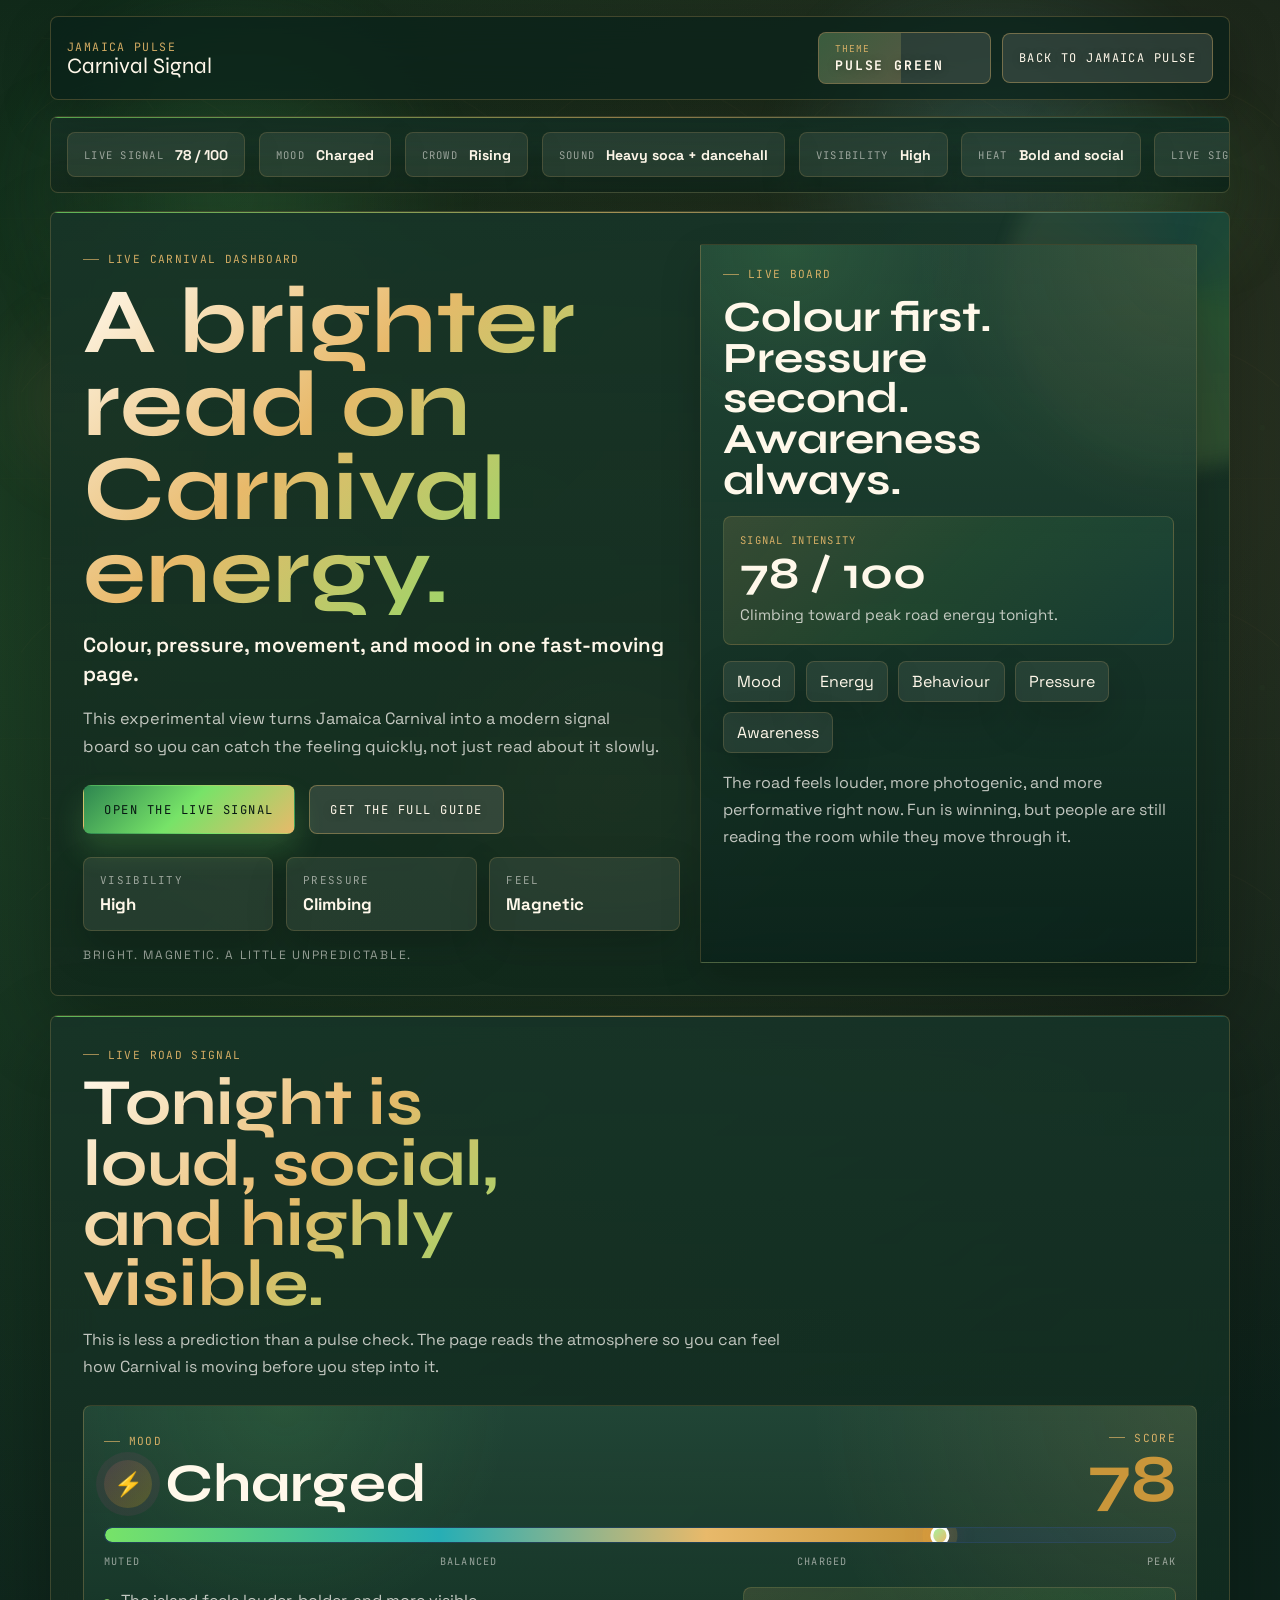
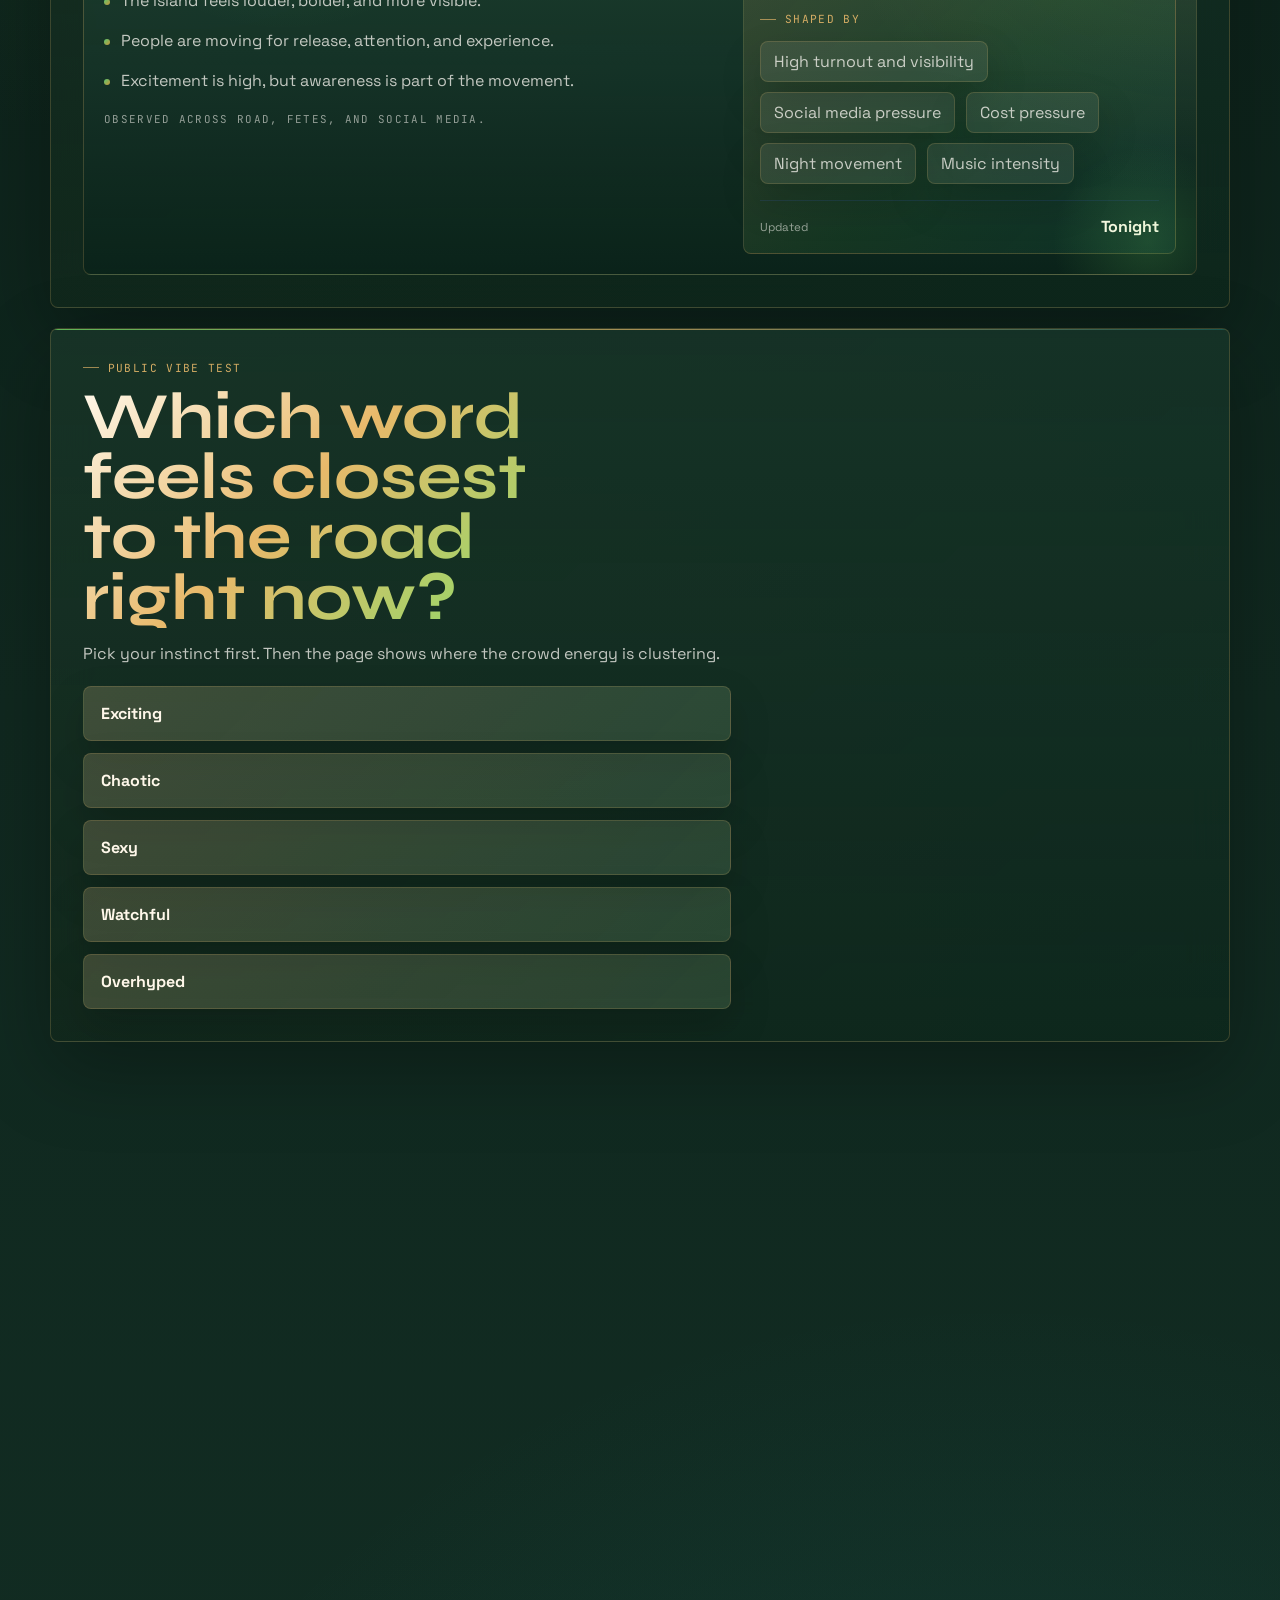
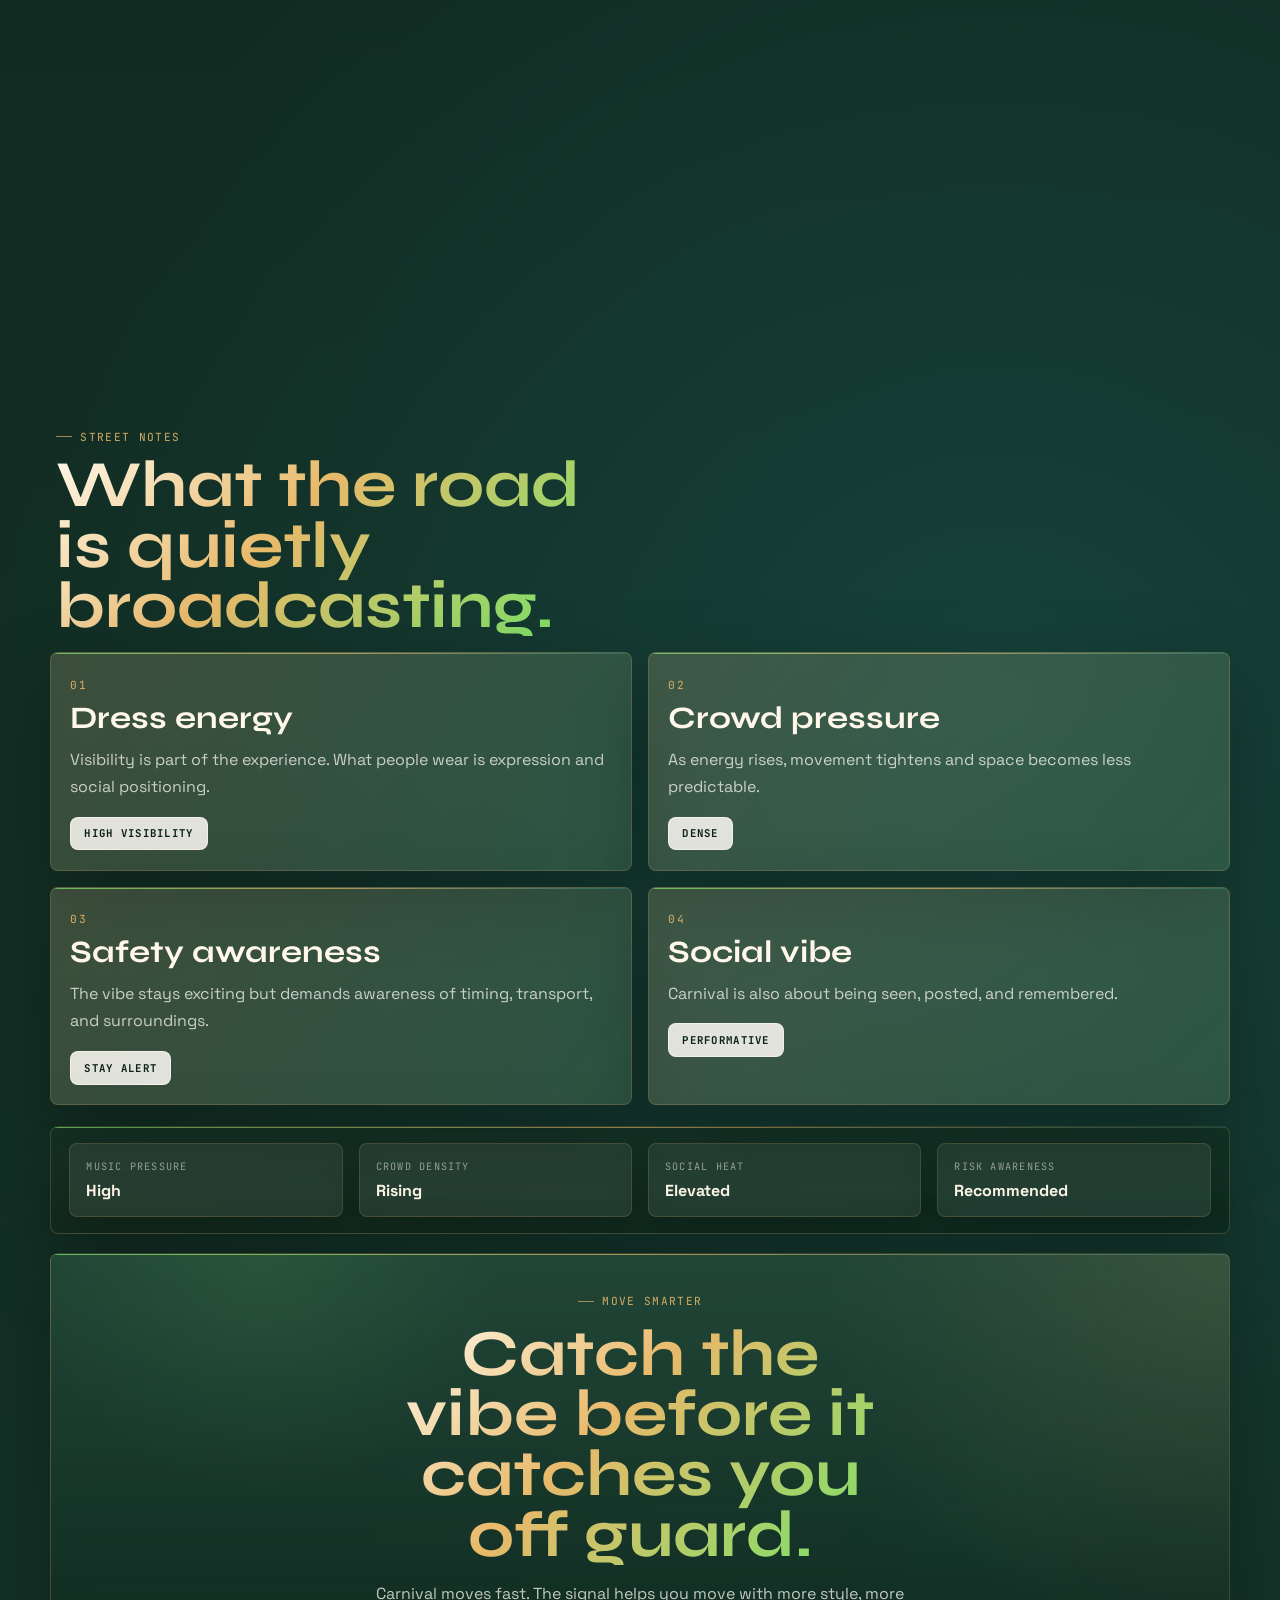
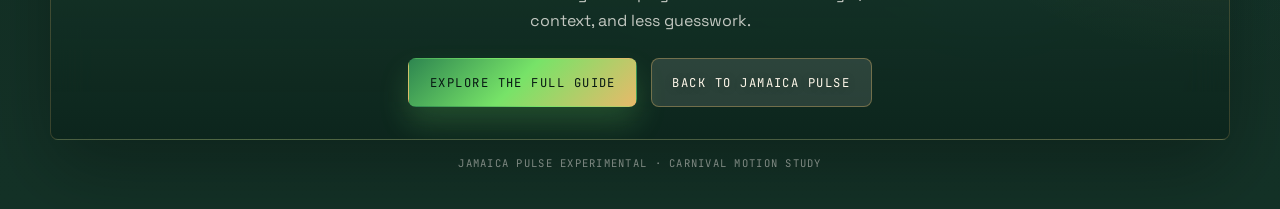
==== carnival-signal.html @ 6c029f32 "Add Carnival Signal live experience" ====
<!DOCTYPE html>
<html lang="en">
<head>
  <meta charset="UTF-8">
  <meta name="viewport" content="width=device-width, initial-scale=1">
  <title>Carnival Signal | Jamaica Pulse Experimental</title>
  <meta name="description" content="Carnival Signal is a vibrant Jamaica Pulse experimental page that reads the mood, movement, pressure, and awareness around Jamaica Carnival right now.">
  <meta name="theme-color" content="#143227">
  <link rel="preconnect" href="https://fonts.googleapis.com">
  <link rel="preconnect" href="https://fonts.gstatic.com" crossorigin>
  <link href="https://fonts.googleapis.com/css2?family=JetBrains+Mono:wght@500;700&family=Space+Grotesk:wght@400;500;700&family=Syne:wght@500;700;800&display=swap" rel="stylesheet">
  <link rel="stylesheet" href="carnival-signal.css">
  <script src="carnival-signal.js" defer></script>
</head>
<body data-theme="pulse">
  <div class="page-shell">
    <div class="ambient ambient-one" aria-hidden="true"></div>
    <div class="ambient ambient-two" aria-hidden="true"></div>
    <div class="ambient ambient-three" aria-hidden="true"></div>

    <header class="topbar">
      <a class="brand-lockup" href="index.html#jamaica-pulse" aria-label="Back to Jamaica Pulse">
        <span class="brand-kicker">Jamaica Pulse</span>
        <span class="brand-title">Carnival Signal</span>
      </a>
      <div class="topbar-actions">
        <button class="theme-toggle" id="theme-toggle" type="button" aria-pressed="true">
          <span class="theme-toggle-kicker">Theme</span>
          <span class="theme-toggle-label">Pulse green</span>
        </button>
        <a class="home-link" href="index.html#jamaica-pulse">Back to Jamaica Pulse</a>
      </div>
    </header>

    <section class="energy-ribbon reveal is-visible" aria-label="Live carnival indicators">
      <div class="ribbon-track">
        <span class="ribbon-chip">Live signal <strong>78 / 100</strong></span>
        <span class="ribbon-chip">Mood <strong>Charged</strong></span>
        <span class="ribbon-chip">Crowd <strong>Rising</strong></span>
        <span class="ribbon-chip">Sound <strong>Heavy soca + dancehall</strong></span>
        <span class="ribbon-chip">Visibility <strong>High</strong></span>
        <span class="ribbon-chip">Heat <strong>Bold and social</strong></span>
        <span class="ribbon-chip">Live signal <strong>78 / 100</strong></span>
        <span class="ribbon-chip">Mood <strong>Charged</strong></span>
        <span class="ribbon-chip">Crowd <strong>Rising</strong></span>
        <span class="ribbon-chip">Sound <strong>Heavy soca + dancehall</strong></span>
        <span class="ribbon-chip">Visibility <strong>High</strong></span>
        <span class="ribbon-chip">Heat <strong>Bold and social</strong></span>
      </div>
    </section>

    <main class="page-content">
      <section class="hero section-panel reveal is-visible" aria-labelledby="page-title">
        <div class="hero-copy">
          <p class="eyebrow">Live carnival dashboard</p>
          <h1 id="page-title">A brighter read on Carnival energy.</h1>
          <p class="hero-subheadline">Colour, pressure, movement, and mood in one fast-moving page.</p>
          <p class="hero-support">This experimental view turns Jamaica Carnival into a modern signal board so you can catch the feeling quickly, not just read about it slowly.</p>

          <div class="hero-actions">
            <a class="button button-primary" href="#featured-signal">Open the live signal</a>
            <a class="button button-secondary" href="index.html#buy">Get the full guide</a>
          </div>

          <div class="hero-stat-row" aria-label="Quick carnival stats">
            <article class="hero-stat">
              <span>Visibility</span>
              <strong>High</strong>
            </article>
            <article class="hero-stat">
              <span>Pressure</span>
              <strong>Climbing</strong>
            </article>
            <article class="hero-stat">
              <span>Feel</span>
              <strong>Magnetic</strong>
            </article>
          </div>

          <p class="hero-footnote">Bright. Magnetic. A little unpredictable.</p>
        </div>

        <aside class="hero-note" aria-label="Live signal note">
          <span class="mini-tag">Live board</span>
          <p class="hero-quote">Colour first. Pressure second. Awareness always.</p>

          <div class="hero-beacon" aria-label="Signal intensity">
            <span class="beacon-label">Signal intensity</span>
            <strong>78 / 100</strong>
            <p>Climbing toward peak road energy tonight.</p>
          </div>

          <div class="aspect-list" aria-label="Signal dimensions">
            <span class="aspect-chip">Mood</span>
            <span class="aspect-chip">Energy</span>
            <span class="aspect-chip">Behaviour</span>
            <span class="aspect-chip">Pressure</span>
            <span class="aspect-chip">Awareness</span>
          </div>
          <p class="hero-note-copy">The road feels louder, more photogenic, and more performative right now. Fun is winning, but people are still reading the room while they move through it.</p>
        </aside>
      </section>

      <section class="featured-section section-panel reveal" id="featured-signal" aria-labelledby="featured-title">
        <div class="section-copy">
          <span class="section-tag">Live road signal</span>
          <h2 id="featured-title">Tonight is loud, social, and highly visible.</h2>
          <p>This is less a prediction than a pulse check. The page reads the atmosphere so you can feel how Carnival is moving before you step into it.</p>
        </div>

        <div class="signal-card">
          <div class="signal-top">
            <div>
              <span class="signal-label">Mood</span>
              <div class="signal-lockup">
                <span class="signal-emoji" aria-hidden="true">&#9889;</span>
                <strong>Charged</strong>
              </div>
            </div>

            <div class="signal-score-block">
              <span class="signal-label">Score</span>
              <strong class="signal-score">78</strong>
            </div>
          </div>

          <div class="signal-meter" data-meter="78" aria-label="Carnival signal meter">
            <div class="meter-track" role="img" aria-label="Signal level 78 out of 100">
              <span class="meter-fill" aria-hidden="true"></span>
              <span class="meter-marker" aria-hidden="true"></span>
            </div>
            <div class="meter-labels" aria-hidden="true">
              <span>Muted</span>
              <span>Balanced</span>
              <span>Charged</span>
              <span>Peak</span>
            </div>
          </div>

          <div class="signal-layout">
            <div class="signal-story">
              <ul class="interpretation-list" aria-label="Signal interpretation">
                <li>The island feels louder, bolder, and more visible.</li>
                <li>People are moving for release, attention, and experience.</li>
                <li>Excitement is high, but awareness is part of the movement.</li>
              </ul>
              <p class="credibility">Observed across road, fetes, and social media.</p>
            </div>

            <aside class="signal-meta">
              <div>
                <span class="signal-label">Shaped by</span>
                <ul class="chip-list" aria-label="Signal drivers">
                  <li>High turnout and visibility</li>
                  <li>Social media pressure</li>
                  <li>Cost pressure</li>
                  <li>Night movement</li>
                  <li>Music intensity</li>
                </ul>
              </div>

              <div class="updated-row">
                <span>Updated</span>
                <strong>Tonight</strong>
              </div>
            </aside>
          </div>
        </div>
      </section>

      <section class="vibe-section section-panel reveal" aria-labelledby="vibe-title">
        <div class="vibe-layout">
          <div class="vibe-copy">
            <span class="section-tag">Public vibe test</span>
            <h2 id="vibe-title">Which word feels closest to the road right now?</h2>
            <p>Pick your instinct first. Then the page shows where the crowd energy is clustering.</p>

            <div class="option-grid" role="group" aria-label="Public vibe options">
              <button class="vibe-option" type="button" data-option="Exciting" aria-pressed="false">Exciting</button>
              <button class="vibe-option" type="button" data-option="Chaotic" aria-pressed="false">Chaotic</button>
              <button class="vibe-option" type="button" data-option="Sexy" aria-pressed="false">Sexy</button>
              <button class="vibe-option" type="button" data-option="Watchful" aria-pressed="false">Watchful</button>
              <button class="vibe-option" type="button" data-option="Overhyped" aria-pressed="false">Overhyped</button>
            </div>
          </div>

          <div class="results-panel" id="vibe-results" hidden aria-live="polite">
            <div class="results-head">
              <div>
                <span class="mini-tag">Crowd read</span>
                <p class="selected-read">Your pick: <strong id="selected-vibe">Exciting</strong></p>
              </div>
              <div class="heat-pill">
                <span>Heat level</span>
                <strong id="vibe-heat">Hot</strong>
              </div>
            </div>

            <div class="result-list" aria-label="Public vibe results">
              <div class="result-row">
                <div class="result-meta">
                  <span>Exciting</span>
                  <strong class="result-value">34%</strong>
                </div>
                <div class="result-bar">
                  <span class="result-bar-fill" data-value="34" aria-hidden="true"></span>
                </div>
              </div>

              <div class="result-row">
                <div class="result-meta">
                  <span>Chaotic</span>
                  <strong class="result-value">18%</strong>
                </div>
                <div class="result-bar">
                  <span class="result-bar-fill" data-value="18" aria-hidden="true"></span>
                </div>
              </div>

              <div class="result-row">
                <div class="result-meta">
                  <span>Sexy</span>
                  <strong class="result-value">22%</strong>
                </div>
                <div class="result-bar">
                  <span class="result-bar-fill" data-value="22" aria-hidden="true"></span>
                </div>
              </div>

              <div class="result-row">
                <div class="result-meta">
                  <span>Watchful</span>
                  <strong class="result-value">17%</strong>
                </div>
                <div class="result-bar">
                  <span class="result-bar-fill" data-value="17" aria-hidden="true"></span>
                </div>
              </div>

              <div class="result-row">
                <div class="result-meta">
                  <span>Overhyped</span>
                  <strong class="result-value">9%</strong>
                </div>
                <div class="result-bar">
                  <span class="result-bar-fill" data-value="9" aria-hidden="true"></span>
                </div>
              </div>
            </div>

            <p class="results-insight" id="vibe-insight">The crowd is leaning toward energy over calm.</p>
          </div>
        </div>
      </section>

      <section class="sound-section section-panel reveal" aria-labelledby="sound-title">
        <div class="section-copy">
          <span class="section-tag">Sound pressure</span>
          <h2 id="sound-title">What the road is moving to right now</h2>
          <p>Carnival energy is being pushed by soca and dancehall. This is not about playlist depth. It is about which songs are driving movement, memory, visibility, and crowd reaction.</p>
          <p class="sound-note">Not a playlist. A cultural signal.</p>
        </div>

        <div class="sound-grid">
          <article class="sound-card">
            <div class="sound-card-head">
              <span class="sound-index">01</span>
              <a class="sound-link" href="https://open.spotify.com/search/Different%20Machel%20Montano" target="_blank" rel="noopener noreferrer">Open in Spotify</a>
            </div>
            <h3>Different</h3>
            <p class="sound-artist">Machel Montano</p>
            <p class="sound-insight">High energy anthem driving movement and crowd release</p>
          </article>

          <article class="sound-card">
            <div class="sound-card-head">
              <span class="sound-index">02</span>
              <a class="sound-link" href="https://open.spotify.com/search/Famalay" target="_blank" rel="noopener noreferrer">Open in Spotify</a>
            </div>
            <h3>Famalay</h3>
            <p class="sound-artist">Skinny Fabulous, Machel Montano, Bunji Garlin</p>
            <p class="sound-insight">Strong recall and crowd reaction across fetes and road</p>
          </article>

          <article class="sound-card">
            <div class="sound-card-head">
              <span class="sound-index">03</span>
              <a class="sound-link" href="https://open.spotify.com/search/Shake%20It%20To%20The%20Max" target="_blank" rel="noopener noreferrer">Open in Spotify</a>
            </div>
            <h3>Shake It to the Max</h3>
            <p class="sound-artist">Moliy</p>
            <p class="sound-insight">Blends global and Caribbean energy, very shareable</p>
          </article>

          <article class="sound-card">
            <div class="sound-card-head">
              <span class="sound-index">04</span>
              <a class="sound-link" href="https://open.spotify.com/search/Party%20Nice%20Kes" target="_blank" rel="noopener noreferrer">Open in Spotify</a>
            </div>
            <h3>Party Nice</h3>
            <p class="sound-artist">Kes</p>
            <p class="sound-insight">Smooth but high energy, keeps the vibe lifted</p>
          </article>

          <article class="sound-card sound-card-wide">
            <div class="sound-card-head">
              <span class="sound-index">05</span>
              <a class="sound-link" href="https://open.spotify.com/search/Talibans%20II" target="_blank" rel="noopener noreferrer">Open in Spotify</a>
            </div>
            <h3>Talibans II</h3>
            <p class="sound-artist">Byron Messia</p>
            <p class="sound-insight">Dancehall adds local identity to Carnival energy</p>
          </article>
        </div>
      </section>

      <section class="street-section reveal" aria-labelledby="street-title">
        <div class="section-copy section-copy-inline">
          <span class="section-tag">Street notes</span>
          <h2 id="street-title">What the road is quietly broadcasting.</h2>
        </div>

        <div class="notes-grid">
          <article class="note-card">
            <span class="note-index">01</span>
            <h3>Dress energy</h3>
            <p>Visibility is part of the experience. What people wear is expression and social positioning.</p>
            <span class="note-pill">High visibility</span>
          </article>

          <article class="note-card">
            <span class="note-index">02</span>
            <h3>Crowd pressure</h3>
            <p>As energy rises, movement tightens and space becomes less predictable.</p>
            <span class="note-pill">Dense</span>
          </article>

          <article class="note-card">
            <span class="note-index">03</span>
            <h3>Safety awareness</h3>
            <p>The vibe stays exciting but demands awareness of timing, transport, and surroundings.</p>
            <span class="note-pill">Stay alert</span>
          </article>

          <article class="note-card">
            <span class="note-index">04</span>
            <h3>Social vibe</h3>
            <p>Carnival is also about being seen, posted, and remembered.</p>
            <span class="note-pill">Performative</span>
          </article>
        </div>
      </section>

      <section class="mini-strip section-panel reveal" aria-label="Mini signal strip">
        <div class="strip-list">
          <article class="strip-item">
            <span>Music pressure</span>
            <strong>High</strong>
          </article>
          <article class="strip-item">
            <span>Crowd density</span>
            <strong>Rising</strong>
          </article>
          <article class="strip-item">
            <span>Social heat</span>
            <strong>Elevated</strong>
          </article>
          <article class="strip-item">
            <span>Risk awareness</span>
            <strong>Recommended</strong>
          </article>
        </div>
      </section>

      <section class="closing-panel section-panel reveal" aria-labelledby="closing-title">
        <span class="section-tag">Move smarter</span>
        <h2 id="closing-title">Catch the vibe before it catches you off guard.</h2>
        <p>Carnival moves fast. The signal helps you move with more style, more context, and less guesswork.</p>
        <div class="closing-actions">
          <a class="button button-primary" href="index.html#buy">Explore the full guide</a>
          <a class="button button-secondary" href="index.html#jamaica-pulse">Back to Jamaica Pulse</a>
        </div>
      </section>
    </main>

    <footer class="site-footer">
      <p>Jamaica Pulse Experimental · Carnival Motion Study</p>
    </footer>
  </div>
</body>
</html>
---- carnival-signal.css ----
:root {
  --home-green: #143227;
  --home-green-mid: #234838;
  --home-forest: #0a221a;
  --home-gold: #c9963a;
  --home-gold-light: #e8b96a;
  --home-cream: #faf7f2;
  --bg: #fff6ef;
  --bg-soft: #fffdf9;
  --ink: #1c1447;
  --ink-soft: rgba(28, 20, 71, 0.72);
  --ink-faint: rgba(28, 20, 71, 0.5);
  --surface: rgba(255, 255, 255, 0.62);
  --surface-strong: rgba(255, 255, 255, 0.78);
  --line: rgba(98, 77, 180, 0.14);
  --line-strong: rgba(98, 77, 180, 0.24);
  --orange: #ff6f3c;
  --mango: #ffb224;
  --pink: #ff4fa2;
  --aqua: #37d8ff;
  --blue: #4767ff;
  --lime: #d7ff5c;
  --accent-line: rgba(71, 103, 255, 0.18);
  --accent-text: rgba(71, 103, 255, 0.82);
  --heading-gradient: linear-gradient(135deg, #16113c 0%, #3d2e8b 34%, #ff4fa2 72%, #ff7d2d 100%);
  --meter-gradient: linear-gradient(90deg, var(--aqua), var(--blue) 38%, var(--pink) 72%, var(--orange));
  --button-gradient: linear-gradient(135deg, var(--pink), var(--orange) 48%, var(--mango));
  --page-background:
    radial-gradient(circle at 12% 14%, rgba(255, 79, 162, 0.24), transparent 24%),
    radial-gradient(circle at 84% 10%, rgba(55, 216, 255, 0.28), transparent 22%),
    radial-gradient(circle at 82% 76%, rgba(255, 178, 36, 0.24), transparent 24%),
    linear-gradient(180deg, #fff4eb 0%, #fffaf4 48%, #fff7fb 100%);
  --shadow: 0 28px 80px rgba(85, 42, 160, 0.16);
  --shadow-soft: 0 18px 40px rgba(85, 42, 160, 0.12);
  --radius-xl: 8px;
  --radius-lg: 8px;
  --radius-md: 8px;
  --radius-pill: 8px;
  --ease: cubic-bezier(.22, .9, .24, 1);
}

body[data-theme="pulse"] {
  --bg: #071812;
  --bg-soft: #10281f;
  --ink: #fff8ea;
  --ink-soft: rgba(250, 247, 242, 0.76);
  --ink-faint: rgba(250, 247, 242, 0.56);
  --surface: rgba(20, 50, 39, 0.72);
  --surface-strong: rgba(35, 72, 56, 0.84);
  --line: rgba(232, 185, 106, 0.18);
  --line-strong: rgba(232, 185, 106, 0.3);
  --orange: var(--home-gold);
  --mango: var(--home-gold-light);
  --pink: #58c76e;
  --aqua: #7bf0ee;
  --blue: #26aeb5;
  --lime: #a8f19d;
  --accent-line: rgba(232, 185, 106, 0.22);
  --accent-text: rgba(232, 185, 106, 0.9);
  --heading-gradient: linear-gradient(135deg, #fff8ea 0%, var(--home-gold-light) 42%, #77e368 100%);
  --meter-gradient: linear-gradient(90deg, #77e368, #26aeb5 40%, var(--home-gold-light) 72%, var(--home-gold));
  --button-gradient: linear-gradient(135deg, #2e8650, #77e368 48%, var(--home-gold-light));
  --page-background:
    radial-gradient(circle at 10% 12%, rgba(119, 227, 104, 0.18), transparent 25%),
    radial-gradient(circle at 84% 8%, rgba(232, 185, 106, 0.16), transparent 22%),
    radial-gradient(circle at 78% 78%, rgba(38, 174, 181, 0.16), transparent 25%),
    linear-gradient(180deg, #071812 0%, #10281f 46%, #143227 100%);
  --shadow: 0 28px 80px rgba(0, 0, 0, 0.28);
  --shadow-soft: 0 18px 40px rgba(0, 0, 0, 0.18);
}

* {
  box-sizing: border-box;
  margin: 0;
  padding: 0;
}

html {
  min-height: 100%;
  background: #071812;
  scroll-behavior: smooth;
}

body {
  min-height: 100vh;
  min-height: 100svh;
  background: var(--page-background);
  color: var(--ink);
  font-family: "Space Grotesk", sans-serif;
  overflow-x: hidden;
  transition: background 0.45s var(--ease), color 0.3s var(--ease);
}

body::before,
body::after {
  content: "";
  position: fixed;
  inset: 0;
  pointer-events: none;
}

body::before {
  background:
    radial-gradient(circle at 18% 22%, color-mix(in srgb, var(--pink) 28%, transparent), transparent 18%),
    radial-gradient(circle at 78% 18%, color-mix(in srgb, var(--aqua) 26%, transparent), transparent 18%),
    radial-gradient(circle at 48% 88%, color-mix(in srgb, var(--mango) 22%, transparent), transparent 18%);
  filter: blur(34px);
  opacity: 0.9;
  animation: hueDrift 16s ease-in-out infinite alternate;
}

body::after {
  opacity: 0.28;
  background-image: url("data:image/svg+xml,%3Csvg viewBox='0 0 220 220' xmlns='http://www.w3.org/2000/svg'%3E%3Cg fill='none' stroke='%234767ff' stroke-opacity='.08' stroke-width='1'%3E%3Cpath d='M18 112c21-31 56-47 96-44 31 2 62 15 88 39'/%3E%3Cpath d='M35 32c38 4 71 25 95 61'/%3E%3Cpath d='M0 185h220' opacity='.45'/%3E%3C/g%3E%3Cg fill='%23ff4fa2' fill-opacity='.08'%3E%3Ccircle cx='42' cy='58' r='2.5'/%3E%3Ccircle cx='146' cy='44' r='2.5'/%3E%3Ccircle cx='188' cy='142' r='2.5'/%3E%3C/g%3E%3C/svg%3E");
  background-size: 260px 260px;
}

a {
  color: inherit;
  text-decoration: none;
}

button {
  color: inherit;
  font: inherit;
  background: none;
}

img {
  display: block;
  max-width: 100%;
}

[hidden] {
  display: none !important;
}

.page-shell {
  position: relative;
  z-index: 1;
  width: min(1180px, calc(100% - 1rem));
  margin: 0 auto;
  padding: 1rem 0 2rem;
}

.page-content {
  display: grid;
  gap: 1.2rem;
}

.ambient {
  position: absolute;
  border-radius: 50%;
  filter: blur(28px);
  opacity: 0.72;
  pointer-events: none;
  mix-blend-mode: screen;
}

.ambient-one {
  top: 4rem;
  right: -3rem;
  width: 16rem;
  height: 16rem;
  background: radial-gradient(circle, rgba(255, 79, 162, 0.54), transparent 70%);
  animation: floatBlob 13s ease-in-out infinite;
}

.ambient-two {
  top: 18rem;
  left: -4rem;
  width: 14rem;
  height: 14rem;
  background: radial-gradient(circle, rgba(55, 216, 255, 0.5), transparent 70%);
  animation: floatBlob 17s ease-in-out infinite reverse;
}

.ambient-three {
  bottom: 10rem;
  right: 8%;
  width: 18rem;
  height: 18rem;
  background: radial-gradient(circle, rgba(255, 178, 36, 0.36), transparent 70%);
  animation: floatBlob 15s ease-in-out infinite;
}

.topbar {
  position: sticky;
  top: 1rem;
  z-index: 12;
  display: flex;
  justify-content: space-between;
  align-items: center;
  gap: 1rem;
  margin-bottom: 1rem;
  padding: 0.92rem 1rem;
  border: 1px solid rgba(255, 255, 255, 0.76);
  border-radius: var(--radius-xl);
  background: rgba(255, 255, 255, 0.58);
  backdrop-filter: blur(22px);
  box-shadow: 0 16px 40px rgba(110, 82, 190, 0.12);
}

.topbar-actions {
  display: flex;
  align-items: center;
  gap: 0.7rem;
  flex-wrap: wrap;
  justify-content: flex-end;
}

.brand-lockup,
.home-link,
.theme-toggle,
.button,
.sound-link,
.vibe-option,
.strip-item,
.note-card,
.sound-card {
  transition:
    transform 0.3s var(--ease),
    box-shadow 0.3s var(--ease),
    border-color 0.3s var(--ease),
    background 0.3s var(--ease),
    color 0.3s var(--ease);
}

.brand-lockup {
  display: inline-grid;
  gap: 0.18rem;
}

.brand-kicker,
.home-link,
.theme-toggle,
.button,
.section-tag,
.eyebrow,
.mini-tag,
.signal-label,
.credibility,
.sound-link,
.sound-index,
.note-index,
.note-pill,
.strip-item span,
.site-footer p,
.meter-labels,
.heat-pill span,
.beacon-label,
.ribbon-chip,
.theme-toggle-kicker {
  font-family: "JetBrains Mono", monospace;
  letter-spacing: 0.12em;
  text-transform: uppercase;
}

.brand-kicker {
  font-size: 0.72rem;
  color: rgba(71, 103, 255, 0.72);
}

.brand-title {
  font-family: "Syne", sans-serif;
  font-size: 1.38rem;
  line-height: 0.95;
  letter-spacing: 0;
}

.home-link,
.theme-toggle,
.button {
  display: inline-flex;
  align-items: center;
  justify-content: center;
  min-height: 3.1rem;
  border-radius: var(--radius-pill);
}

.home-link {
  padding: 0 1rem;
  border: 1px solid rgba(71, 103, 255, 0.15);
  background: rgba(255, 255, 255, 0.66);
  color: var(--ink-soft);
  font-size: 0.75rem;
}

.theme-toggle {
  position: relative;
  flex-direction: column;
  align-items: flex-start;
  min-width: 10.8rem;
  padding: 0.58rem 1rem;
  border: 1px solid rgba(71, 103, 255, 0.15);
  background: rgba(255, 255, 255, 0.66);
  color: var(--ink);
  cursor: pointer;
  overflow: hidden;
}

.theme-toggle::before {
  content: "";
  position: absolute;
  inset: 0 auto 0 0;
  width: 48%;
  background: linear-gradient(135deg, var(--lime), var(--mango));
  opacity: 0.2;
  transition: transform 0.3s var(--ease), opacity 0.3s var(--ease);
}

.theme-toggle[aria-pressed="false"]::before {
  transform: translateX(110%);
}

.theme-toggle-kicker,
.theme-toggle-label {
  position: relative;
  z-index: 1;
}

.theme-toggle-kicker {
  color: var(--ink-faint);
  font-size: 0.6rem;
}

.theme-toggle-label {
  margin-top: 0.12rem;
  font-size: 0.82rem;
  font-weight: 700;
}

.home-link:hover,
.home-link:focus-visible,
.theme-toggle:hover,
.theme-toggle:focus-visible,
.button:hover,
.button:focus-visible,
.vibe-option:hover,
.vibe-option:focus-visible,
.sound-link:hover,
.sound-link:focus-visible,
.strip-item:hover,
.note-card:hover,
.sound-card:hover {
  transform: translateY(-3px);
  outline: none;
}

.energy-ribbon,
.section-panel,
.note-card {
  position: relative;
  overflow: hidden;
  border: 1px solid rgba(255, 255, 255, 0.8);
  box-shadow: var(--shadow);
}

.energy-ribbon::before,
.section-panel::before,
.note-card::before {
  content: "";
  position: absolute;
  inset: 0 auto auto 0;
  width: 100%;
  height: 1px;
  background: linear-gradient(90deg, rgba(255, 79, 162, 0.6), rgba(55, 216, 255, 0.6), rgba(255, 178, 36, 0.15));
}

.energy-ribbon,
.section-panel {
  border-radius: var(--radius-xl);
  background:
    linear-gradient(180deg, rgba(255, 255, 255, 0.9), rgba(255, 255, 255, 0.64)),
    linear-gradient(135deg, rgba(255, 79, 162, 0.08), rgba(55, 216, 255, 0.08));
  backdrop-filter: blur(20px);
}

.energy-ribbon {
  margin-bottom: 1.1rem;
  padding: 0.95rem 0;
}

.ribbon-track {
  display: flex;
  gap: 0.85rem;
  width: max-content;
  padding: 0 1rem;
  animation: marquee 28s linear infinite;
}

.energy-ribbon:hover .ribbon-track {
  animation-play-state: paused;
}

.ribbon-chip {
  display: inline-flex;
  align-items: center;
  gap: 0.7rem;
  padding: 0.78rem 1rem;
  border-radius: var(--radius-pill);
  border: 1px solid rgba(71, 103, 255, 0.14);
  background: rgba(255, 255, 255, 0.68);
  white-space: nowrap;
  color: var(--ink-faint);
  font-size: 0.66rem;
}

.ribbon-chip strong {
  color: var(--ink);
  font-family: "Space Grotesk", sans-serif;
  font-size: 0.88rem;
  font-weight: 700;
  letter-spacing: 0;
  text-transform: none;
}

.hero,
.featured-section,
.vibe-section,
.sound-section,
.closing-panel {
  padding: clamp(1.25rem, 2.7vw, 2rem);
}

.eyebrow,
.section-tag,
.mini-tag,
.signal-label {
  display: inline-flex;
  align-items: center;
  gap: 0.55rem;
  color: rgba(71, 103, 255, 0.82);
  font-size: 0.7rem;
}

.eyebrow::before,
.section-tag::before,
.mini-tag::before,
.signal-label::before {
  content: "";
  width: 1rem;
  height: 1px;
  background: currentColor;
  opacity: 0.72;
}

.hero {
  display: grid;
  gap: 1.25rem;
  align-items: stretch;
  isolation: isolate;
}

.hero::after {
  content: "";
  position: absolute;
  right: -8rem;
  top: -6rem;
  width: 22rem;
  height: 22rem;
  border-radius: 50%;
  background: conic-gradient(from 120deg, rgba(255, 79, 162, 0.22), rgba(55, 216, 255, 0.22), rgba(255, 178, 36, 0.22), rgba(255, 79, 162, 0.22));
  filter: blur(10px);
  opacity: 0.82;
  z-index: -1;
  animation: spinGlow 16s linear infinite;
}

.hero-copy,
.vibe-copy,
.section-copy,
.hero-note,
.results-panel,
.signal-card,
.sound-card,
.note-card {
  position: relative;
  z-index: 1;
  min-width: 0;
}

.page-content,
.hero,
.featured-section,
.vibe-section,
.sound-section,
.street-section,
.closing-panel,
.mini-strip {
  min-width: 0;
}

.hero-copy h1,
.section-copy h2,
.closing-panel h2,
.vibe-copy h2,
.note-card h3,
.sound-card h3,
.hero-quote,
.hero-subheadline,
.hero-support,
.section-copy p,
.signal-story,
.sound-insight,
.note-card p,
.closing-panel p,
.results-insight,
.hero-note-copy,
.vibe-copy p,
.hero-beacon p {
  overflow-wrap: anywhere;
}

.hero-copy h1,
.section-copy h2,
.closing-panel h2,
.note-card h3,
.sound-card h3,
.hero-quote,
.signal-lockup strong,
.signal-score,
.vibe-copy h2,
.heat-pill strong,
.hero-beacon strong {
  font-family: "Syne", sans-serif;
  font-weight: 700;
  letter-spacing: 0;
}

.hero-copy h1 {
  margin-top: 0.9rem;
  max-width: 8ch;
  font-size: 5.8rem;
  line-height: 0.9;
}

.hero-copy h1,
.section-copy h2,
.closing-panel h2,
.vibe-copy h2 {
  background: var(--heading-gradient);
  -webkit-background-clip: text;
  background-clip: text;
  color: transparent;
}

.hero-subheadline {
  margin-top: 1rem;
  color: var(--ink);
  font-size: 1.28rem;
  font-weight: 600;
  line-height: 1.45;
}

.hero-support,
.section-copy p,
.signal-story,
.sound-insight,
.note-card p,
.closing-panel p,
.results-insight,
.hero-note-copy,
.vibe-copy p,
.hero-beacon p {
  color: var(--ink-soft);
  line-height: 1.7;
}

.hero-support {
  margin-top: 0.95rem;
  max-width: 36rem;
  font-size: 1.02rem;
}

.hero-actions,
.closing-actions {
  display: flex;
  flex-wrap: wrap;
  gap: 0.85rem;
}

.hero-actions {
  margin-top: 1.5rem;
}

.button {
  padding: 0 1.28rem;
  font-size: 0.76rem;
  border: 1px solid transparent;
  cursor: pointer;
}

.button-primary {
  background: var(--button-gradient);
  color: white;
  box-shadow: 0 16px 30px rgba(255, 111, 60, 0.28);
}

.button-secondary {
  border-color: rgba(71, 103, 255, 0.18);
  background: rgba(255, 255, 255, 0.72);
  color: var(--ink);
}

.hero-stat-row {
  display: grid;
  grid-template-columns: repeat(3, minmax(0, 1fr));
  gap: 0.8rem;
  margin-top: 1.4rem;
}

.hero-stat {
  padding: 0.95rem 1rem;
  border-radius: var(--radius-md);
  border: 1px solid rgba(71, 103, 255, 0.12);
  background: rgba(255, 255, 255, 0.64);
  box-shadow: var(--shadow-soft);
}

.hero-stat span {
  display: block;
  color: var(--ink-faint);
  font-family: "JetBrains Mono", monospace;
  font-size: 0.68rem;
  letter-spacing: 0.12em;
  text-transform: uppercase;
}

.hero-stat strong {
  display: block;
  margin-top: 0.35rem;
  color: var(--ink);
  font-size: 1.05rem;
}

.hero-footnote {
  margin-top: 1rem;
  color: var(--ink-faint);
  font-size: 0.75rem;
  letter-spacing: 0.14em;
  text-transform: uppercase;
}

.hero-note {
  display: grid;
  gap: 1rem;
  align-content: start;
  padding: 1.4rem;
  border-radius: calc(var(--radius-xl) - 6px);
  border: 1px solid rgba(255, 255, 255, 0.86);
  background:
    radial-gradient(circle at top right, rgba(255, 79, 162, 0.18), transparent 34%),
    radial-gradient(circle at 20% 15%, rgba(55, 216, 255, 0.16), transparent 24%),
    linear-gradient(180deg, rgba(255, 255, 255, 0.82), rgba(255, 255, 255, 0.7));
  box-shadow: var(--shadow-soft);
}

.hero-quote {
  font-size: 2.7rem;
  line-height: 0.94;
  color: var(--ink);
  max-width: 10ch;
}

.hero-beacon {
  display: grid;
  gap: 0.45rem;
  padding: 1rem;
  border-radius: var(--radius-lg);
  border: 1px solid rgba(71, 103, 255, 0.14);
  background: linear-gradient(135deg, rgba(71, 103, 255, 0.08), rgba(255, 79, 162, 0.08), rgba(255, 178, 36, 0.14));
}

.beacon-label {
  color: rgba(71, 103, 255, 0.76);
  font-size: 0.66rem;
}

.hero-beacon strong {
  font-size: 2.8rem;
  line-height: 0.9;
  color: var(--ink);
}

.hero-beacon p {
  font-size: 0.95rem;
}

.aspect-list,
.chip-list {
  display: flex;
  flex-wrap: wrap;
  gap: 0.65rem;
}

.aspect-chip,
.chip-list li,
.note-pill {
  display: inline-flex;
  align-items: center;
  justify-content: center;
  padding: 0.56rem 0.82rem;
  border-radius: var(--radius-pill);
}

.aspect-chip {
  border: 1px solid rgba(255, 255, 255, 0.86);
  background: rgba(255, 255, 255, 0.8);
  color: var(--ink);
  box-shadow: 0 10px 24px rgba(95, 77, 172, 0.08);
}

.section-copy {
  display: grid;
  gap: 0.72rem;
}

.section-copy h2,
.closing-panel h2,
.vibe-copy h2 {
  max-width: 11ch;
  font-size: 4.1rem;
  line-height: 0.92;
}

.section-copy p {
  max-width: 44rem;
}

.signal-card,
.results-panel {
  overflow: hidden;
  border-radius: var(--radius-lg);
  border: 1px solid rgba(255, 255, 255, 0.84);
}

.signal-card {
  display: grid;
  gap: 1.15rem;
  margin-top: 1.5rem;
  padding: 1.25rem;
  background:
    linear-gradient(135deg, rgba(255, 255, 255, 0.9), rgba(255, 255, 255, 0.72)),
    linear-gradient(135deg, rgba(255, 79, 162, 0.08), rgba(55, 216, 255, 0.08));
}

.signal-card::after {
  content: "";
  position: absolute;
  inset: auto -3rem -4rem auto;
  width: 12rem;
  height: 12rem;
  border-radius: 50%;
  background: radial-gradient(circle, rgba(55, 216, 255, 0.16), transparent 70%);
  animation: pulseGlow 7s ease-in-out infinite;
}

.signal-top {
  display: flex;
  justify-content: space-between;
  gap: 1rem;
  flex-wrap: wrap;
  align-items: end;
}

.signal-lockup {
  display: flex;
  align-items: center;
  gap: 0.82rem;
  margin-top: 0.68rem;
}

.signal-emoji {
  display: inline-flex;
  align-items: center;
  justify-content: center;
  width: 3rem;
  height: 3rem;
  border-radius: 50%;
  background: linear-gradient(135deg, rgba(255, 79, 162, 0.18), rgba(255, 178, 36, 0.24));
  box-shadow: 0 0 0 8px rgba(255, 79, 162, 0.07);
  font-size: 1.45rem;
}

.signal-lockup strong {
  font-size: 3.4rem;
  line-height: 0.92;
  color: var(--ink);
}

.signal-score-block {
  display: grid;
  justify-items: end;
  gap: 0.4rem;
}

.signal-score {
  font-size: 4.2rem;
  line-height: 0.86;
  color: var(--orange);
}

.signal-meter {
  display: grid;
  gap: 0.75rem;
}

.meter-track {
  position: relative;
  height: 1rem;
  border-radius: var(--radius-pill);
  border: 1px solid rgba(71, 103, 255, 0.12);
  background: rgba(71, 103, 255, 0.08);
  overflow: hidden;
}

.meter-track::before {
  content: "";
  position: absolute;
  inset: 0;
  background: linear-gradient(120deg, transparent 0%, rgba(255, 255, 255, 0.48) 42%, transparent 62%);
  transform: translateX(-100%);
  animation: shimmer 3.6s linear infinite;
}

.meter-fill,
.meter-marker,
.result-bar-fill {
  transition: all 1.15s var(--ease);
}

.meter-fill {
  position: absolute;
  inset: 0 auto 0 0;
  width: 0;
  border-radius: inherit;
  background: var(--meter-gradient);
  box-shadow: 0 0 24px rgba(71, 103, 255, 0.22);
}

.meter-marker {
  position: absolute;
  top: 50%;
  left: 0;
  width: 1.2rem;
  height: 1.2rem;
  border-radius: 50%;
  border: 3px solid rgba(255, 255, 255, 0.95);
  background: linear-gradient(135deg, var(--lime), var(--mango));
  transform: translate(-50%, -50%);
  box-shadow: 0 0 0 8px rgba(255, 178, 36, 0.14), 0 0 28px rgba(255, 79, 162, 0.26);
}

.meter-labels {
  display: flex;
  justify-content: space-between;
  gap: 0.75rem;
  color: var(--ink-faint);
  font-size: 0.64rem;
}

.signal-layout,
.vibe-layout {
  display: grid;
  gap: 1rem;
}

.interpretation-list {
  display: grid;
  gap: 0.8rem;
  list-style: none;
}

.interpretation-list li {
  position: relative;
  padding-left: 1.05rem;
  color: var(--ink-soft);
  line-height: 1.7;
}

.interpretation-list li::before {
  content: "";
  position: absolute;
  left: 0;
  top: 0.78rem;
  width: 0.38rem;
  height: 0.38rem;
  border-radius: 50%;
  background: linear-gradient(135deg, var(--pink), var(--orange));
}

.credibility {
  margin-top: 1rem;
  color: var(--ink-faint);
  font-size: 0.68rem;
}

.signal-meta {
  display: grid;
  gap: 1rem;
  align-content: start;
  padding: 1rem;
  border-radius: var(--radius-lg);
  border: 1px solid rgba(71, 103, 255, 0.12);
  background: linear-gradient(180deg, rgba(71, 103, 255, 0.08), rgba(255, 79, 162, 0.06));
}

.chip-list {
  margin-top: 0.9rem;
  list-style: none;
}

.chip-list li {
  border: 1px solid rgba(71, 103, 255, 0.12);
  background: rgba(255, 255, 255, 0.74);
  color: var(--ink-soft);
}

.updated-row {
  display: flex;
  justify-content: space-between;
  gap: 0.75rem;
  align-items: center;
  padding-top: 0.95rem;
  border-top: 1px solid rgba(71, 103, 255, 0.12);
}

.updated-row span {
  color: var(--ink-faint);
  font-size: 0.72rem;
}

.updated-row strong {
  color: var(--ink);
}

.vibe-copy {
  display: grid;
  gap: 0.75rem;
}

.option-grid {
  display: grid;
  gap: 0.75rem;
  margin-top: 0.45rem;
}

.vibe-option {
  width: 100%;
  padding: 1rem 1.05rem;
  border-radius: var(--radius-md);
  border: 1px solid rgba(255, 255, 255, 0.9);
  background: rgba(255, 255, 255, 0.72);
  color: var(--ink);
  text-align: left;
  cursor: pointer;
  font-size: 1rem;
  font-weight: 700;
  box-shadow: var(--shadow-soft);
}

.vibe-option:nth-child(1) {
  background: linear-gradient(135deg, rgba(255, 178, 36, 0.16), rgba(255, 255, 255, 0.76));
}

.vibe-option:nth-child(2) {
  background: linear-gradient(135deg, rgba(255, 79, 162, 0.14), rgba(255, 255, 255, 0.76));
}

.vibe-option:nth-child(3) {
  background: linear-gradient(135deg, rgba(55, 216, 255, 0.16), rgba(255, 255, 255, 0.76));
}

.vibe-option:nth-child(4) {
  background: linear-gradient(135deg, rgba(71, 103, 255, 0.12), rgba(255, 255, 255, 0.76));
}

.vibe-option:nth-child(5) {
  background: linear-gradient(135deg, rgba(215, 255, 92, 0.18), rgba(255, 255, 255, 0.76));
}

.vibe-option.is-selected {
  border-color: rgba(71, 103, 255, 0.26);
  box-shadow: 0 0 0 4px rgba(71, 103, 255, 0.08), 0 18px 34px rgba(71, 103, 255, 0.12);
}

.results-panel {
  display: grid;
  gap: 1rem;
  min-height: 100%;
  padding: 1.1rem;
  background:
    radial-gradient(circle at top right, rgba(255, 79, 162, 0.16), transparent 28%),
    radial-gradient(circle at 16% 0%, rgba(55, 216, 255, 0.12), transparent 22%),
    linear-gradient(180deg, rgba(255, 255, 255, 0.86), rgba(255, 255, 255, 0.74));
}

.results-panel.is-visible {
  animation: panelLift 0.45s var(--ease);
}

.results-head {
  display: flex;
  justify-content: space-between;
  gap: 1rem;
  align-items: end;
  flex-wrap: wrap;
}

.selected-read {
  margin-top: 0.65rem;
  color: var(--ink-soft);
}

.selected-read strong {
  color: var(--ink);
}

.heat-pill {
  display: inline-grid;
  gap: 0.3rem;
  min-width: 8.5rem;
  padding: 0.8rem 0.95rem;
  border-radius: var(--radius-lg);
  border: 1px solid rgba(255, 255, 255, 0.92);
  background: linear-gradient(135deg, rgba(71, 103, 255, 0.14), rgba(255, 79, 162, 0.12));
}

.heat-pill span {
  color: var(--ink-faint);
  font-size: 0.64rem;
}

.heat-pill strong {
  color: var(--ink);
  font-size: 2rem;
  line-height: 0.85;
}

.result-list {
  display: grid;
  gap: 0.8rem;
}

.result-row {
  display: grid;
  gap: 0.42rem;
}

.result-meta {
  display: flex;
  justify-content: space-between;
  gap: 0.75rem;
  align-items: center;
}

.result-value {
  color: rgba(255, 79, 162, 0.88);
  font-size: 0.82rem;
}

.result-bar {
  height: 0.66rem;
  border-radius: var(--radius-pill);
  background: rgba(71, 103, 255, 0.08);
  overflow: hidden;
}

.result-bar-fill {
  display: block;
  height: 100%;
  width: 0;
  border-radius: inherit;
  background: var(--meter-gradient);
}

.results-insight {
  padding-top: 0.5rem;
  border-top: 1px solid rgba(71, 103, 255, 0.12);
}

.sound-note {
  color: rgba(255, 79, 162, 0.88);
}

.sound-grid,
.notes-grid,
.strip-list {
  display: grid;
  gap: 1rem;
}

.sound-grid {
  margin-top: 1.35rem;
}

.sound-card {
  display: grid;
  gap: 0.8rem;
  padding: 1.15rem;
  border-radius: var(--radius-lg);
  border: 1px solid rgba(255, 255, 255, 0.84);
  background: rgba(255, 255, 255, 0.72);
  box-shadow: var(--shadow-soft);
}

.sound-card:nth-child(1) {
  background: linear-gradient(135deg, rgba(255, 178, 36, 0.18), rgba(255, 255, 255, 0.78));
}

.sound-card:nth-child(2) {
  background: linear-gradient(135deg, rgba(255, 79, 162, 0.16), rgba(255, 255, 255, 0.78));
}

.sound-card:nth-child(3) {
  background: linear-gradient(135deg, rgba(55, 216, 255, 0.18), rgba(255, 255, 255, 0.78));
}

.sound-card:nth-child(4) {
  background: linear-gradient(135deg, rgba(71, 103, 255, 0.16), rgba(255, 255, 255, 0.78));
}

.sound-card:nth-child(5) {
  background: linear-gradient(135deg, rgba(215, 255, 92, 0.2), rgba(255, 255, 255, 0.78));
}

.sound-card-head {
  display: flex;
  justify-content: space-between;
  gap: 1rem;
  align-items: center;
  flex-wrap: wrap;
}

.sound-index {
  color: rgba(71, 103, 255, 0.76);
  font-size: 0.72rem;
}

.sound-card h3 {
  color: var(--ink);
  font-size: 2.15rem;
  line-height: 0.92;
}

.sound-artist {
  color: var(--ink);
  font-size: 1rem;
  font-weight: 600;
}

.sound-link {
  color: rgba(71, 103, 255, 0.88);
  font-size: 0.7rem;
}

.sound-link:hover,
.sound-link:focus-visible {
  color: var(--pink);
}

.street-section {
  display: grid;
  gap: 1rem;
  padding: 0.15rem 0;
}

.section-copy-inline {
  padding: 0 0.35rem;
}

.note-card {
  padding: 1.2rem;
  border-radius: var(--radius-lg);
  background: rgba(255, 255, 255, 0.74);
}

.note-card:nth-child(1) {
  background: linear-gradient(135deg, rgba(255, 178, 36, 0.14), rgba(255, 255, 255, 0.78));
}

.note-card:nth-child(2) {
  background: linear-gradient(135deg, rgba(255, 79, 162, 0.14), rgba(255, 255, 255, 0.78));
}

.note-card:nth-child(3) {
  background: linear-gradient(135deg, rgba(55, 216, 255, 0.16), rgba(255, 255, 255, 0.78));
}

.note-card:nth-child(4) {
  background: linear-gradient(135deg, rgba(71, 103, 255, 0.14), rgba(255, 255, 255, 0.78));
}

.note-index {
  color: rgba(71, 103, 255, 0.76);
  font-size: 0.7rem;
}

.note-card h3 {
  margin-top: 0.65rem;
  color: var(--ink);
  font-size: 1.95rem;
  line-height: 0.94;
}

.note-card p {
  margin-top: 0.8rem;
}

.note-pill {
  width: fit-content;
  margin-top: 1rem;
  border: 1px solid rgba(255, 255, 255, 0.9);
  background: rgba(255, 255, 255, 0.72);
  color: rgba(71, 103, 255, 0.86);
  font-size: 0.67rem;
}

.mini-strip {
  padding: 1rem 1.15rem;
  background:
    linear-gradient(135deg, rgba(255, 79, 162, 0.08), rgba(55, 216, 255, 0.08), rgba(255, 178, 36, 0.08)),
    linear-gradient(180deg, rgba(255, 255, 255, 0.88), rgba(255, 255, 255, 0.7));
}

.strip-item {
  padding: 0.95rem 1rem;
  border-radius: var(--radius-md);
  border: 1px solid rgba(255, 255, 255, 0.88);
  background: rgba(255, 255, 255, 0.72);
  box-shadow: var(--shadow-soft);
}

.strip-item span {
  display: block;
  color: var(--ink-faint);
  font-size: 0.64rem;
}

.strip-item strong {
  display: block;
  margin-top: 0.44rem;
  color: var(--ink);
  font-size: 1rem;
}

.closing-panel {
  text-align: center;
  background:
    radial-gradient(circle at top center, rgba(255, 79, 162, 0.2), transparent 34%),
    radial-gradient(circle at 18% 18%, rgba(55, 216, 255, 0.15), transparent 20%),
    linear-gradient(180deg, rgba(255, 255, 255, 0.88), rgba(255, 255, 255, 0.72));
}

.closing-panel h2 {
  margin: 0.95rem auto 0;
  max-width: 10ch;
}

.closing-panel p {
  max-width: 35rem;
  margin: 0.95rem auto 0;
}

.closing-actions {
  justify-content: center;
  margin-top: 1.45rem;
}

.site-footer {
  padding: 1rem 0 0.4rem;
}

.site-footer p {
  color: var(--ink-faint);
  text-align: center;
  font-size: 0.66rem;
}

body[data-theme="pulse"]::after {
  opacity: 0.16;
  background-image: url("data:image/svg+xml,%3Csvg viewBox='0 0 220 220' xmlns='http://www.w3.org/2000/svg'%3E%3Cg fill='none' stroke='%23E8B96A' stroke-opacity='.16' stroke-width='1'%3E%3Cpath d='M18 112c21-31 56-47 96-44 31 2 62 15 88 39'/%3E%3Cpath d='M35 32c38 4 71 25 95 61'/%3E%3Cpath d='M0 185h220' opacity='.45'/%3E%3C/g%3E%3Cg fill='%2377E368' fill-opacity='.1'%3E%3Ccircle cx='42' cy='58' r='2.5'/%3E%3Ccircle cx='146' cy='44' r='2.5'/%3E%3Ccircle cx='188' cy='142' r='2.5'/%3E%3C/g%3E%3C/svg%3E");
}

body[data-theme="pulse"] .ambient {
  mix-blend-mode: normal;
  opacity: 0.45;
}

body[data-theme="pulse"] .ambient-one {
  background: radial-gradient(circle, rgba(119, 227, 104, 0.38), transparent 70%);
}

body[data-theme="pulse"] .ambient-two {
  background: radial-gradient(circle, rgba(232, 185, 106, 0.34), transparent 70%);
}

body[data-theme="pulse"] .ambient-three {
  background: radial-gradient(circle, rgba(38, 174, 181, 0.3), transparent 70%);
}

body[data-theme="pulse"] .topbar {
  border-color: rgba(232, 185, 106, 0.24);
  background: rgba(10, 34, 26, 0.76);
  box-shadow: 0 18px 48px rgba(0, 0, 0, 0.24);
}

body[data-theme="pulse"] .home-link,
body[data-theme="pulse"] .theme-toggle,
body[data-theme="pulse"] .button-secondary {
  border-color: rgba(232, 185, 106, 0.38);
  background: rgba(250, 247, 242, 0.12);
  color: var(--ink);
}

body[data-theme="pulse"] .theme-toggle-kicker {
  color: rgba(232, 185, 106, 0.88);
}

body[data-theme="pulse"] .theme-toggle-label,
body[data-theme="pulse"] .home-link,
body[data-theme="pulse"] .button-secondary {
  text-shadow: 0 1px 8px rgba(0, 0, 0, 0.28);
}

body[data-theme="pulse"] .theme-toggle::before {
  background: linear-gradient(135deg, rgba(119, 227, 104, 0.85), rgba(232, 185, 106, 0.95));
  opacity: 0.22;
}

body[data-theme="pulse"] .brand-kicker,
body[data-theme="pulse"] .eyebrow,
body[data-theme="pulse"] .section-tag,
body[data-theme="pulse"] .mini-tag,
body[data-theme="pulse"] .signal-label,
body[data-theme="pulse"] .beacon-label,
body[data-theme="pulse"] .sound-index,
body[data-theme="pulse"] .note-index,
body[data-theme="pulse"] .sound-link,
body[data-theme="pulse"] .note-pill,
body[data-theme="pulse"] .sound-note,
body[data-theme="pulse"] .result-value {
  color: var(--accent-text);
}

body[data-theme="pulse"] .energy-ribbon,
body[data-theme="pulse"] .section-panel {
  border-color: rgba(232, 185, 106, 0.2);
  background:
    linear-gradient(180deg, rgba(20, 50, 39, 0.9), rgba(10, 34, 26, 0.74)),
    linear-gradient(135deg, rgba(201, 150, 58, 0.18), rgba(119, 227, 104, 0.08));
}

body[data-theme="pulse"] .energy-ribbon::before,
body[data-theme="pulse"] .section-panel::before,
body[data-theme="pulse"] .note-card::before {
  background: linear-gradient(90deg, rgba(119, 227, 104, 0.74), rgba(232, 185, 106, 0.68), rgba(38, 174, 181, 0.28));
}

body[data-theme="pulse"] .hero::after {
  background: conic-gradient(from 120deg, rgba(119, 227, 104, 0.22), rgba(232, 185, 106, 0.18), rgba(38, 174, 181, 0.16), rgba(119, 227, 104, 0.22));
}

body[data-theme="pulse"] .button-primary {
  color: #071812;
  box-shadow: 0 16px 30px rgba(119, 227, 104, 0.2);
}

body[data-theme="pulse"] .ribbon-chip,
body[data-theme="pulse"] .hero-stat,
body[data-theme="pulse"] .aspect-chip,
body[data-theme="pulse"] .chip-list li,
body[data-theme="pulse"] .strip-item {
  border-color: rgba(232, 185, 106, 0.18);
  background: rgba(250, 247, 242, 0.08);
  box-shadow: var(--shadow-soft);
}

body[data-theme="pulse"] .hero-note,
body[data-theme="pulse"] .signal-card,
body[data-theme="pulse"] .results-panel,
body[data-theme="pulse"] .sound-card,
body[data-theme="pulse"] .note-card,
body[data-theme="pulse"] .closing-panel {
  border-color: rgba(232, 185, 106, 0.2);
  background:
    radial-gradient(circle at top right, rgba(232, 185, 106, 0.12), transparent 32%),
    radial-gradient(circle at 18% 0%, rgba(119, 227, 104, 0.1), transparent 22%),
    linear-gradient(180deg, rgba(35, 72, 56, 0.9), rgba(10, 34, 26, 0.72));
}

body[data-theme="pulse"] .signal-card::after {
  background: radial-gradient(circle, rgba(119, 227, 104, 0.16), transparent 70%);
}

body[data-theme="pulse"] .hero-beacon,
body[data-theme="pulse"] .signal-meta,
body[data-theme="pulse"] .heat-pill {
  border-color: rgba(232, 185, 106, 0.2);
  background: linear-gradient(135deg, rgba(232, 185, 106, 0.14), rgba(119, 227, 104, 0.09), rgba(38, 174, 181, 0.08));
}

body[data-theme="pulse"] .vibe-option {
  border-color: rgba(232, 185, 106, 0.18);
  background: rgba(250, 247, 242, 0.08);
  box-shadow: var(--shadow-soft);
}

body[data-theme="pulse"] .vibe-option:nth-child(1),
body[data-theme="pulse"] .vibe-option:nth-child(2),
body[data-theme="pulse"] .vibe-option:nth-child(3),
body[data-theme="pulse"] .vibe-option:nth-child(4),
body[data-theme="pulse"] .vibe-option:nth-child(5),
body[data-theme="pulse"] .sound-card:nth-child(1),
body[data-theme="pulse"] .sound-card:nth-child(2),
body[data-theme="pulse"] .sound-card:nth-child(3),
body[data-theme="pulse"] .sound-card:nth-child(4),
body[data-theme="pulse"] .sound-card:nth-child(5),
body[data-theme="pulse"] .note-card:nth-child(1),
body[data-theme="pulse"] .note-card:nth-child(2),
body[data-theme="pulse"] .note-card:nth-child(3),
body[data-theme="pulse"] .note-card:nth-child(4) {
  background:
    linear-gradient(135deg, rgba(232, 185, 106, 0.12), rgba(119, 227, 104, 0.07)),
    rgba(250, 247, 242, 0.08);
}

body[data-theme="pulse"] .vibe-option.is-selected {
  border-color: rgba(232, 185, 106, 0.42);
  box-shadow: 0 0 0 4px rgba(232, 185, 106, 0.1), 0 18px 34px rgba(0, 0, 0, 0.16);
}

body[data-theme="pulse"] .note-pill {
  border-color: rgba(250, 247, 242, 0.78);
  background: rgba(250, 247, 242, 0.88);
  color: #0a221a;
  font-weight: 700;
  text-shadow: none;
}

.reveal {
  opacity: 0;
  transform: translateY(28px);
  filter: blur(8px);
  transition:
    opacity 0.8s var(--ease),
    transform 0.8s var(--ease),
    filter 0.8s var(--ease);
}

.reveal.is-visible {
  opacity: 1;
  transform: none;
  filter: none;
}

@keyframes panelLift {
  from {
    opacity: 0;
    transform: translateY(10px);
  }

  to {
    opacity: 1;
    transform: none;
  }
}

@keyframes marquee {
  from {
    transform: translateX(0);
  }

  to {
    transform: translateX(-50%);
  }
}

@keyframes shimmer {
  from {
    transform: translateX(-100%);
  }

  to {
    transform: translateX(220%);
  }
}

@keyframes floatBlob {
  0%,
  100% {
    transform: translate3d(0, 0, 0) scale(1);
  }

  50% {
    transform: translate3d(0, -18px, 0) scale(1.08);
  }
}

@keyframes spinGlow {
  from {
    transform: rotate(0deg);
  }

  to {
    transform: rotate(360deg);
  }
}

@keyframes hueDrift {
  from {
    transform: translate3d(-1%, 0, 0);
  }

  to {
    transform: translate3d(1%, -2%, 0);
  }
}

@keyframes pulseGlow {
  0%,
  100% {
    transform: scale(1);
    opacity: 0.6;
  }

  50% {
    transform: scale(1.08);
    opacity: 0.9;
  }
}

@media (min-width: 900px) {
  .hero {
    grid-template-columns: minmax(0, 1.08fr) minmax(340px, 0.9fr);
  }

  .signal-layout,
  .vibe-layout {
    grid-template-columns: minmax(0, 1.18fr) minmax(300px, 0.82fr);
  }

  .sound-grid {
    grid-template-columns: repeat(2, minmax(0, 1fr));
  }

  .sound-card-wide {
    grid-column: 1 / -1;
  }

  .notes-grid {
    grid-template-columns: repeat(2, minmax(0, 1fr));
  }

  .strip-list {
    grid-template-columns: repeat(4, minmax(0, 1fr));
  }
}

@media (max-width: 820px) {
  .page-shell {
    width: min(calc(100% - 0.75rem), 1180px);
    padding-top: 0.75rem;
  }

  .topbar {
    flex-direction: column;
    align-items: stretch;
    border-radius: var(--radius-xl);
  }

  .topbar-actions {
    display: grid;
    grid-template-columns: 1fr;
  }

  .home-link,
  .theme-toggle,
  .button {
    width: 100%;
  }

  .hero-stat-row {
    grid-template-columns: 1fr;
  }

  .hero-copy h1 {
    font-size: 4.1rem;
  }

  .section-copy h2,
  .vibe-copy h2,
  .closing-panel h2 {
    font-size: 3.25rem;
  }

  .hero-note,
  .signal-card,
  .results-panel,
  .sound-card,
  .note-card {
    padding: 1rem;
  }

  .signal-score-block {
    justify-items: start;
  }

  .results-head {
    align-items: flex-start;
  }
}

@media (max-width: 560px) {
  .page-shell {
    width: min(calc(100% - 0.5rem), 380px);
  }

  .topbar,
  .hero,
  .featured-section,
  .vibe-section,
  .sound-section,
  .closing-panel,
  .mini-strip {
    border-radius: var(--radius-xl);
  }

  .hero-copy h1 {
    max-width: 7.5ch;
    font-size: 3rem;
  }

  .section-copy h2,
  .vibe-copy h2,
  .closing-panel h2 {
    max-width: 9.5ch;
    font-size: 2.55rem;
  }

  .hero-quote {
    font-size: 2.1rem;
  }

  .hero-beacon strong {
    font-size: 2rem;
  }

  .signal-lockup strong {
    font-size: 2.3rem;
  }

  .signal-score {
    font-size: 2.7rem;
  }

  .ribbon-track {
    animation-duration: 22s;
  }
}

@media (prefers-reduced-motion: reduce) {
  html {
    scroll-behavior: auto;
  }

  *,
  *::before,
  *::after {
    animation: none !important;
    transition: none !important;
  }

  .reveal {
    opacity: 1;
    transform: none;
    filter: none;
  }
}
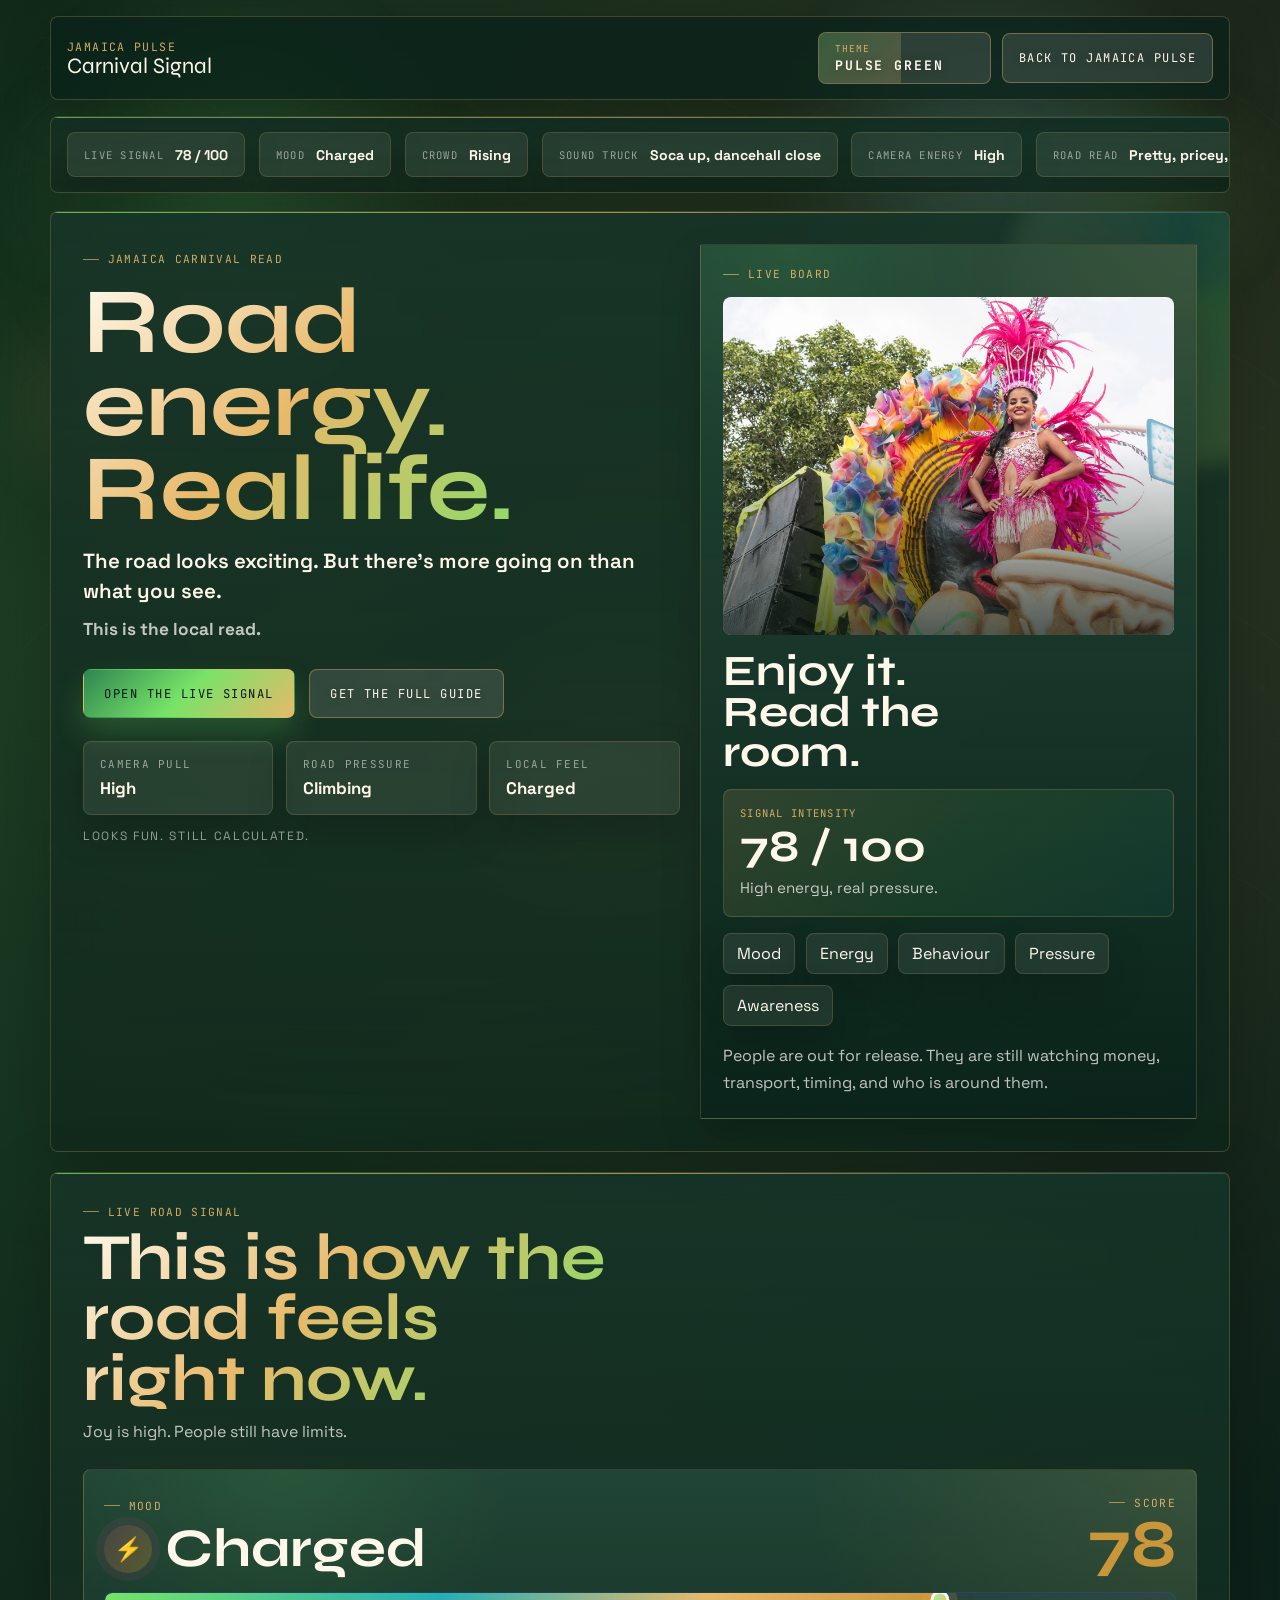
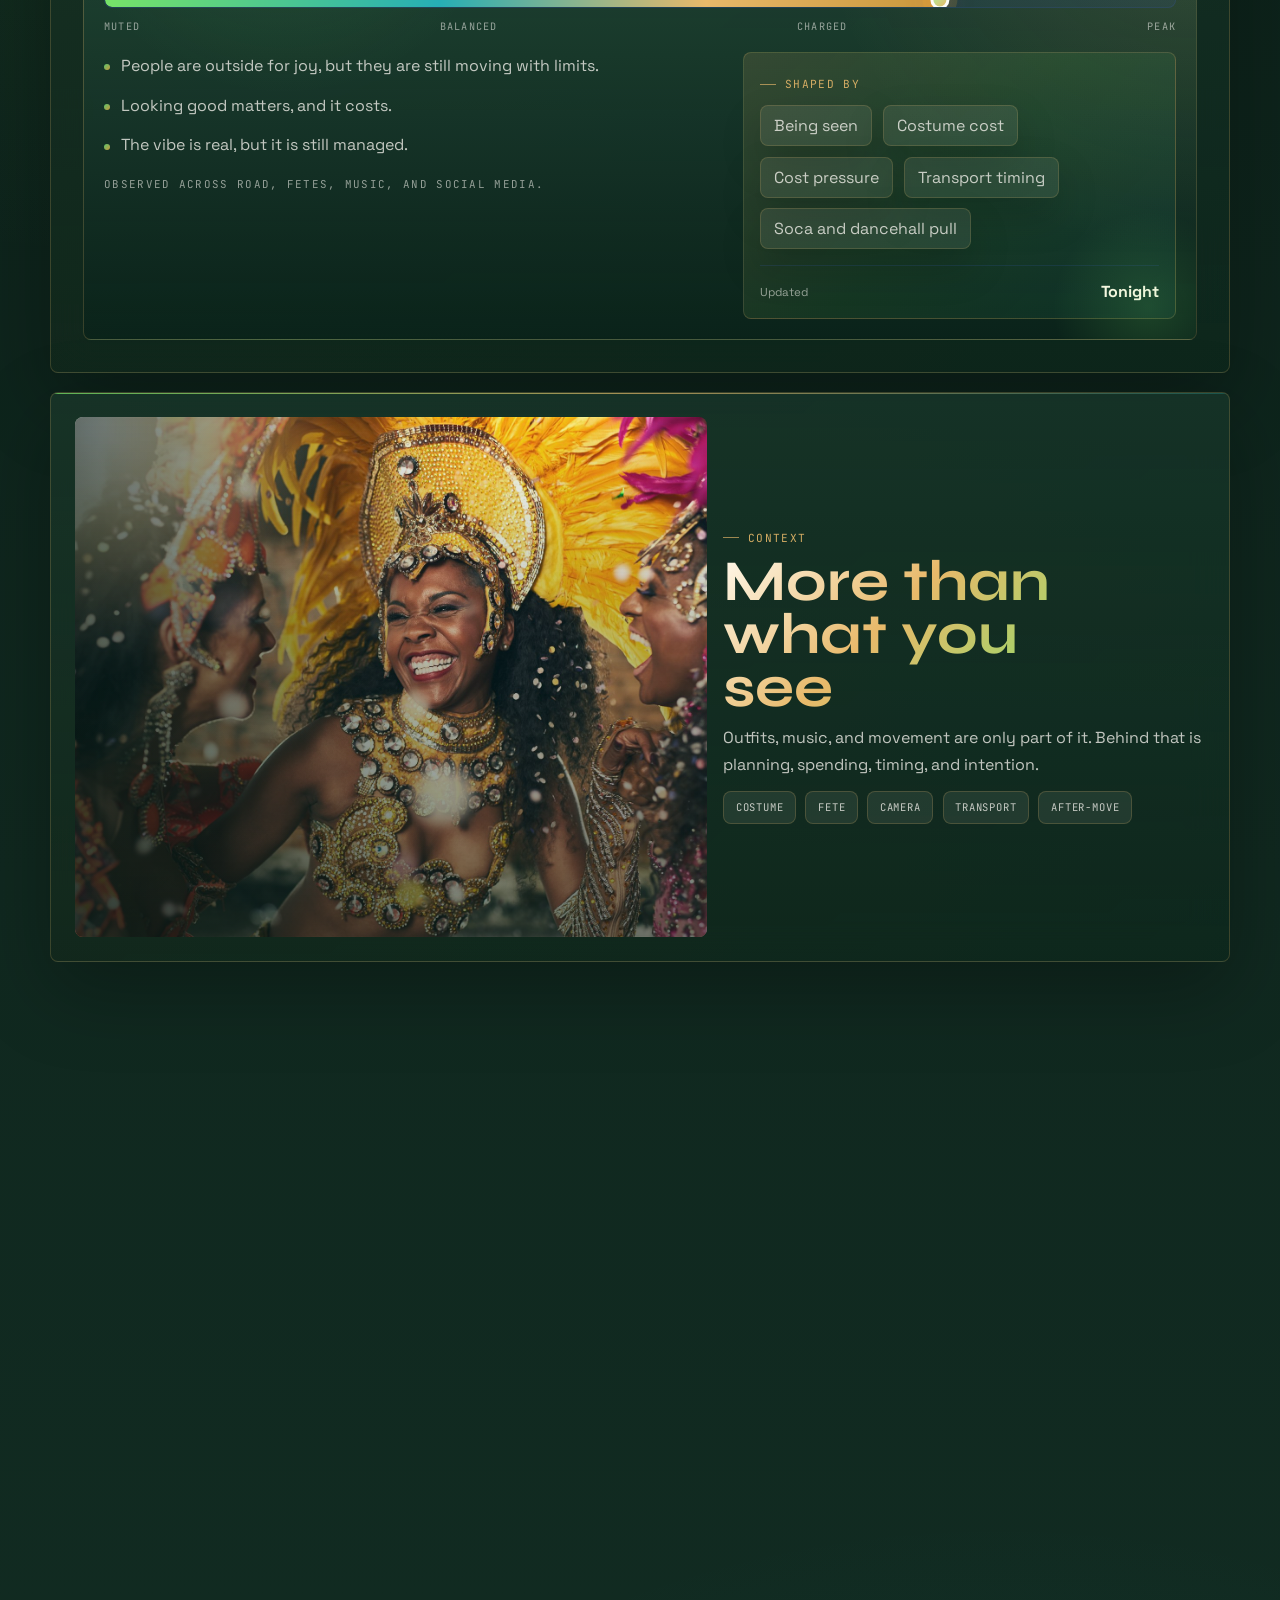
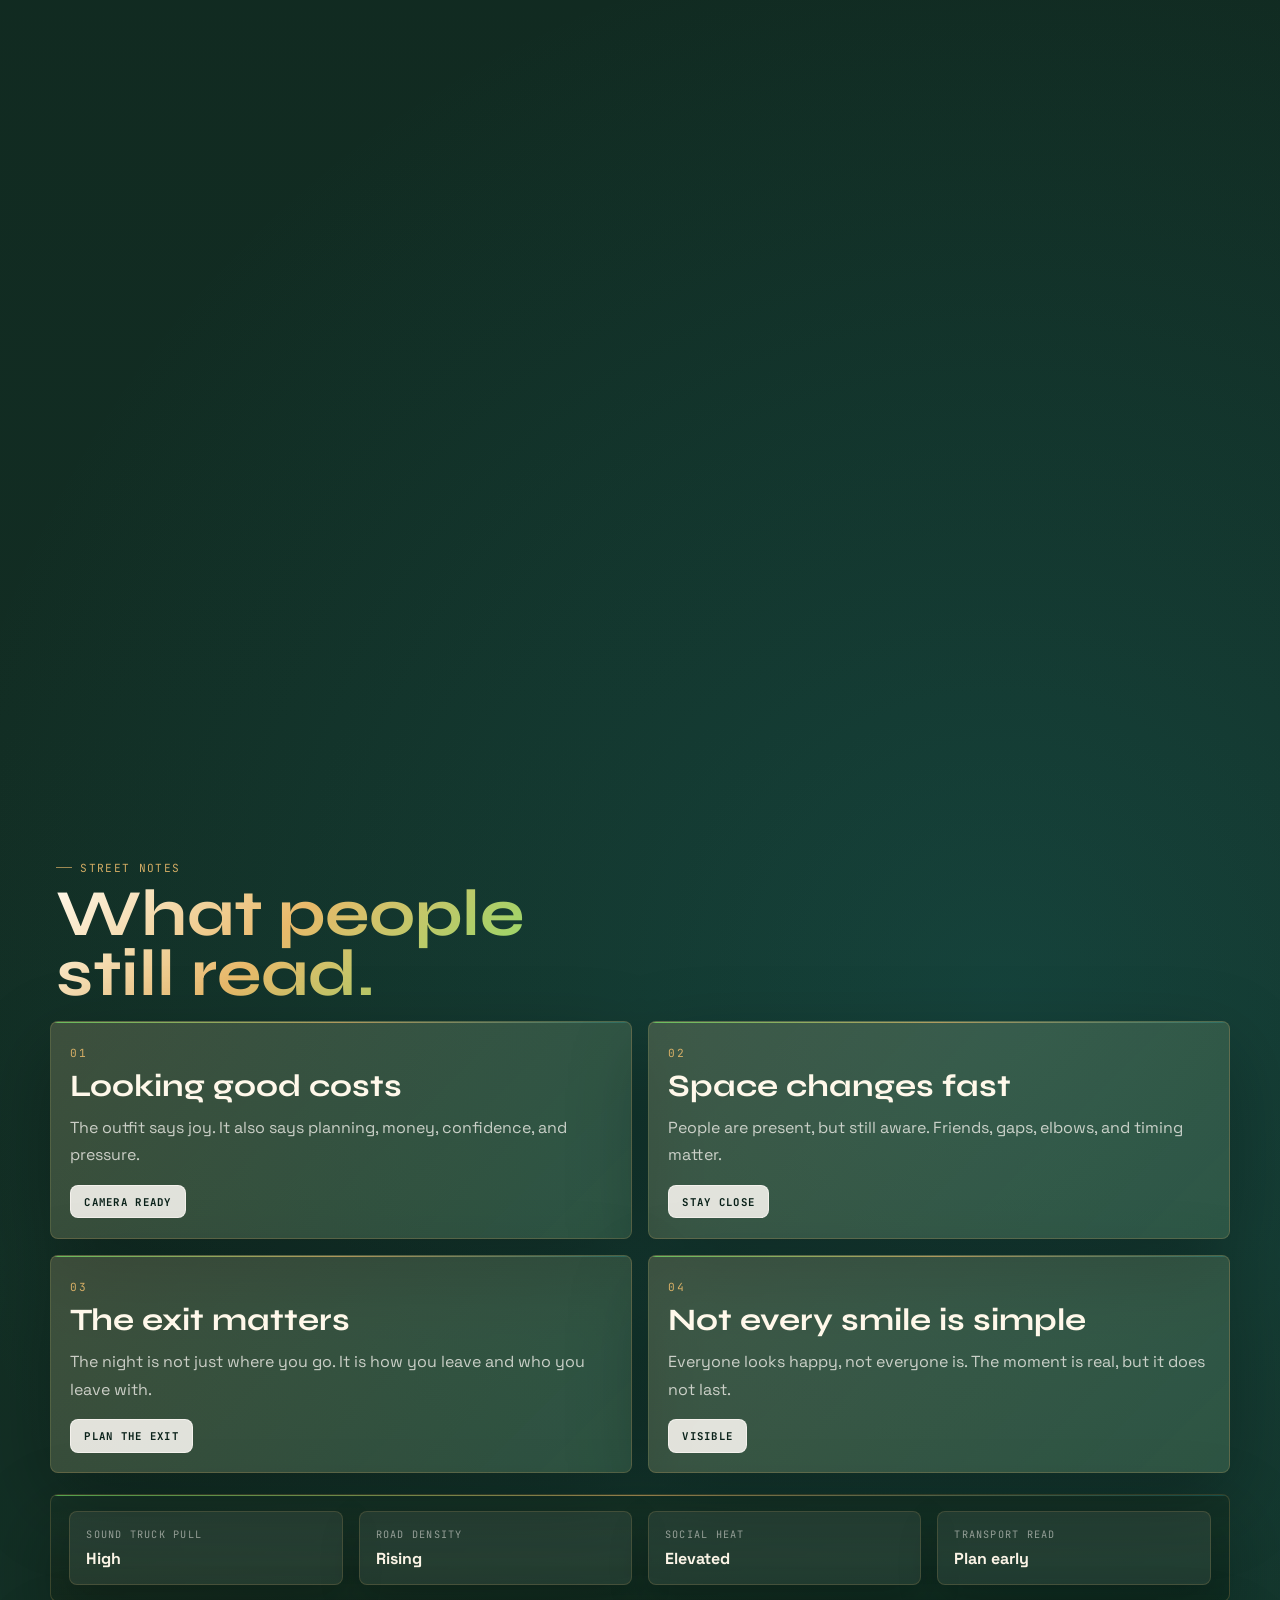
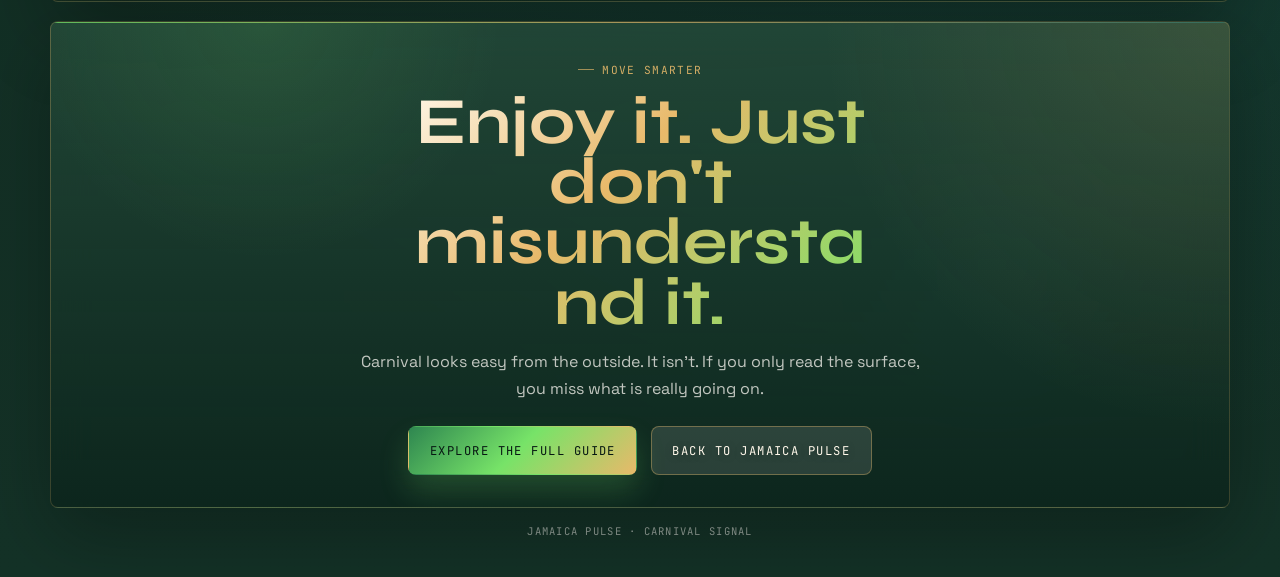
==== commit 33405a13: "Mobile polish, compressed images, and Carnival Signal page - Carnival Signal topbar: stays in a row " ====
--- a/carnival-signal.html
+++ b/carnival-signal.html
@@ -3,8 +3,8 @@
 <head>
   <meta charset="UTF-8">
   <meta name="viewport" content="width=device-width, initial-scale=1">
-  <title>Carnival Signal | Jamaica Pulse Experimental</title>
-  <meta name="description" content="Carnival Signal is a vibrant Jamaica Pulse experimental page that reads the mood, movement, pressure, and awareness around Jamaica Carnival right now.">
+  <title>Carnival Signal | Jamaica Pulse</title>
+  <meta name="description" content="A Jamaica Carnival signal read on movement, visibility, cost, timing, awareness, social pressure, and release.">
   <meta name="theme-color" content="#143227">
   <link rel="preconnect" href="https://fonts.googleapis.com">
   <link rel="preconnect" href="https://fonts.gstatic.com" crossorigin>
@@ -37,25 +37,25 @@
         <span class="ribbon-chip">Live signal <strong>78 / 100</strong></span>
         <span class="ribbon-chip">Mood <strong>Charged</strong></span>
         <span class="ribbon-chip">Crowd <strong>Rising</strong></span>
-        <span class="ribbon-chip">Sound <strong>Heavy soca + dancehall</strong></span>
-        <span class="ribbon-chip">Visibility <strong>High</strong></span>
-        <span class="ribbon-chip">Heat <strong>Bold and social</strong></span>
+        <span class="ribbon-chip">Sound truck <strong>Soca up, dancehall close</strong></span>
+        <span class="ribbon-chip">Camera energy <strong>High</strong></span>
+        <span class="ribbon-chip">Road read <strong>Pretty, pricey, watchful</strong></span>
         <span class="ribbon-chip">Live signal <strong>78 / 100</strong></span>
         <span class="ribbon-chip">Mood <strong>Charged</strong></span>
         <span class="ribbon-chip">Crowd <strong>Rising</strong></span>
-        <span class="ribbon-chip">Sound <strong>Heavy soca + dancehall</strong></span>
-        <span class="ribbon-chip">Visibility <strong>High</strong></span>
-        <span class="ribbon-chip">Heat <strong>Bold and social</strong></span>
+        <span class="ribbon-chip">Sound truck <strong>Soca up, dancehall close</strong></span>
+        <span class="ribbon-chip">Camera energy <strong>High</strong></span>
+        <span class="ribbon-chip">Road read <strong>Pretty, pricey, watchful</strong></span>
       </div>
     </section>
 
     <main class="page-content">
       <section class="hero section-panel reveal is-visible" aria-labelledby="page-title">
         <div class="hero-copy">
-          <p class="eyebrow">Live carnival dashboard</p>
-          <h1 id="page-title">A brighter read on Carnival energy.</h1>
-          <p class="hero-subheadline">Colour, pressure, movement, and mood in one fast-moving page.</p>
-          <p class="hero-support">This experimental view turns Jamaica Carnival into a modern signal board so you can catch the feeling quickly, not just read about it slowly.</p>
+          <p class="eyebrow">Jamaica Carnival read</p>
+          <h1 id="page-title">Road energy. Real life.</h1>
+          <p class="hero-subheadline">The road looks exciting. But there's more going on than what you see.</p>
+          <p class="hero-support">This is the local read.</p>
 
           <div class="hero-actions">
             <a class="button button-primary" href="#featured-signal">Open the live signal</a>
@@ -64,30 +64,33 @@
 
           <div class="hero-stat-row" aria-label="Quick carnival stats">
             <article class="hero-stat">
-              <span>Visibility</span>
+              <span>Camera pull</span>
               <strong>High</strong>
             </article>
             <article class="hero-stat">
-              <span>Pressure</span>
+              <span>Road pressure</span>
               <strong>Climbing</strong>
             </article>
             <article class="hero-stat">
-              <span>Feel</span>
-              <strong>Magnetic</strong>
+              <span>Local feel</span>
+              <strong>Charged</strong>
             </article>
           </div>
 
-          <p class="hero-footnote">Bright. Magnetic. A little unpredictable.</p>
+          <p class="hero-footnote">Looks fun. Still calculated.</p>
         </div>
 
         <aside class="hero-note" aria-label="Live signal note">
           <span class="mini-tag">Live board</span>
-          <p class="hero-quote">Colour first. Pressure second. Awareness always.</p>
+          <figure class="hero-image-frame">
+            <img src="assets/images/carnival-road-signal.jpg" alt="Carnival masqueraders in bright feathers moving on the road." loading="lazy" width="1800" height="1200">
+          </figure>
+          <p class="hero-quote">Enjoy it. Read the room.</p>
 
           <div class="hero-beacon" aria-label="Signal intensity">
             <span class="beacon-label">Signal intensity</span>
             <strong>78 / 100</strong>
-            <p>Climbing toward peak road energy tonight.</p>
+            <p>High energy, real pressure.</p>
           </div>
 
           <div class="aspect-list" aria-label="Signal dimensions">
@@ -97,15 +100,15 @@
             <span class="aspect-chip">Pressure</span>
             <span class="aspect-chip">Awareness</span>
           </div>
-          <p class="hero-note-copy">The road feels louder, more photogenic, and more performative right now. Fun is winning, but people are still reading the room while they move through it.</p>
+          <p class="hero-note-copy">People are out for release. They are still watching money, transport, timing, and who is around them.</p>
         </aside>
       </section>
 
       <section class="featured-section section-panel reveal" id="featured-signal" aria-labelledby="featured-title">
         <div class="section-copy">
           <span class="section-tag">Live road signal</span>
-          <h2 id="featured-title">Tonight is loud, social, and highly visible.</h2>
-          <p>This is less a prediction than a pulse check. The page reads the atmosphere so you can feel how Carnival is moving before you step into it.</p>
+          <h2 id="featured-title">This is how the road feels right now.</h2>
+          <p>Joy is high. People still have limits.</p>
         </div>
 
         <div class="signal-card">
@@ -140,22 +143,22 @@
           <div class="signal-layout">
             <div class="signal-story">
               <ul class="interpretation-list" aria-label="Signal interpretation">
-                <li>The island feels louder, bolder, and more visible.</li>
-                <li>People are moving for release, attention, and experience.</li>
-                <li>Excitement is high, but awareness is part of the movement.</li>
+                <li>People are outside for joy, but they are still moving with limits.</li>
+                <li>Looking good matters, and it costs.</li>
+                <li>The vibe is real, but it is still managed.</li>
               </ul>
-              <p class="credibility">Observed across road, fetes, and social media.</p>
+              <p class="credibility">Observed across road, fetes, music, and social media.</p>
             </div>
 
             <aside class="signal-meta">
               <div>
                 <span class="signal-label">Shaped by</span>
                 <ul class="chip-list" aria-label="Signal drivers">
-                  <li>High turnout and visibility</li>
-                  <li>Social media pressure</li>
+                  <li>Being seen</li>
+                  <li>Costume cost</li>
                   <li>Cost pressure</li>
-                  <li>Night movement</li>
-                  <li>Music intensity</li>
+                  <li>Transport timing</li>
+                  <li>Soca and dancehall pull</li>
                 </ul>
               </div>
 
@@ -164,6 +167,24 @@
                 <strong>Tonight</strong>
               </div>
             </aside>
+          </div>
+        </div>
+      </section>
+
+      <section class="photo-context section-panel reveal" aria-label="Carnival visual context">
+        <figure class="photo-context-main">
+          <img src="assets/images/carnival-movement-signal.jpg" alt="Carnival masqueraders laughing together in bright yellow costume details." loading="lazy" width="1800" height="1201">
+        </figure>
+        <div class="photo-context-copy">
+          <span class="section-tag">Context</span>
+          <h2>More than what you see</h2>
+          <p>Outfits, music, and movement are only part of it. Behind that is planning, spending, timing, and intention.</p>
+          <div class="context-pill-row" aria-label="Carnival context signals">
+            <span>Costume</span>
+            <span>Fete</span>
+            <span>Camera</span>
+            <span>Transport</span>
+            <span>After-move</span>
           </div>
         </div>
       </section>
@@ -172,15 +193,15 @@
         <div class="vibe-layout">
           <div class="vibe-copy">
             <span class="section-tag">Public vibe test</span>
-            <h2 id="vibe-title">Which word feels closest to the road right now?</h2>
-            <p>Pick your instinct first. Then the page shows where the crowd energy is clustering.</p>
+            <h2 id="vibe-title">Pick your read.</h2>
+            <p>First answer is usually the honest one.</p>
 
             <div class="option-grid" role="group" aria-label="Public vibe options">
-              <button class="vibe-option" type="button" data-option="Exciting" aria-pressed="false">Exciting</button>
-              <button class="vibe-option" type="button" data-option="Chaotic" aria-pressed="false">Chaotic</button>
-              <button class="vibe-option" type="button" data-option="Sexy" aria-pressed="false">Sexy</button>
+              <button class="vibe-option" type="button" data-option="Sweet" aria-pressed="false">Sweet</button>
+              <button class="vibe-option" type="button" data-option="Hype" aria-pressed="false">Hype</button>
+              <button class="vibe-option" type="button" data-option="Flirty" aria-pressed="false">Flirty</button>
               <button class="vibe-option" type="button" data-option="Watchful" aria-pressed="false">Watchful</button>
-              <button class="vibe-option" type="button" data-option="Overhyped" aria-pressed="false">Overhyped</button>
+              <button class="vibe-option" type="button" data-option="Too much" aria-pressed="false">Too much</button>
             </div>
           </div>
 
@@ -188,7 +209,7 @@
             <div class="results-head">
               <div>
                 <span class="mini-tag">Crowd read</span>
-                <p class="selected-read">Your pick: <strong id="selected-vibe">Exciting</strong></p>
+                <p class="selected-read">Your pick: <strong id="selected-vibe">Sweet</strong></p>
               </div>
               <div class="heat-pill">
                 <span>Heat level</span>
@@ -199,7 +220,7 @@
             <div class="result-list" aria-label="Public vibe results">
               <div class="result-row">
                 <div class="result-meta">
-                  <span>Exciting</span>
+                  <span>Sweet</span>
                   <strong class="result-value">34%</strong>
                 </div>
                 <div class="result-bar">
@@ -209,7 +230,7 @@
 
               <div class="result-row">
                 <div class="result-meta">
-                  <span>Chaotic</span>
+                  <span>Hype</span>
                   <strong class="result-value">18%</strong>
                 </div>
                 <div class="result-bar">
@@ -219,7 +240,7 @@
 
               <div class="result-row">
                 <div class="result-meta">
-                  <span>Sexy</span>
+                  <span>Flirty</span>
                   <strong class="result-value">22%</strong>
                 </div>
                 <div class="result-bar">
@@ -239,7 +260,7 @@
 
               <div class="result-row">
                 <div class="result-meta">
-                  <span>Overhyped</span>
+                  <span>Too much</span>
                   <strong class="result-value">9%</strong>
                 </div>
                 <div class="result-bar">
@@ -248,7 +269,7 @@
               </div>
             </div>
 
-            <p class="results-insight" id="vibe-insight">The crowd is leaning toward energy over calm.</p>
+            <p class="results-insight" id="vibe-insight">The crowd is leaning toward release over calm.</p>
           </div>
         </div>
       </section>
@@ -256,9 +277,9 @@
       <section class="sound-section section-panel reveal" aria-labelledby="sound-title">
         <div class="section-copy">
           <span class="section-tag">Sound pressure</span>
-          <h2 id="sound-title">What the road is moving to right now</h2>
-          <p>Carnival energy is being pushed by soca and dancehall. This is not about playlist depth. It is about which songs are driving movement, memory, visibility, and crowd reaction.</p>
-          <p class="sound-note">Not a playlist. A cultural signal.</p>
+          <h2 id="sound-title">Music and reaction</h2>
+          <p>The music sets the tone. How people move tells you what's real.</p>
+          <p class="sound-note">Sound is the signal. The response is the proof.</p>
         </div>
 
         <div class="sound-grid">
@@ -269,7 +290,7 @@
             </div>
             <h3>Different</h3>
             <p class="sound-artist">Machel Montano</p>
-            <p class="sound-insight">High energy anthem driving movement and crowd release</p>
+            <p class="sound-insight">The kind of song that makes the section answer back</p>
           </article>
 
           <article class="sound-card">
@@ -279,7 +300,7 @@
             </div>
             <h3>Famalay</h3>
             <p class="sound-artist">Skinny Fabulous, Machel Montano, Bunji Garlin</p>
-            <p class="sound-insight">Strong recall and crowd reaction across fetes and road</p>
+            <p class="sound-insight">Easy to catch, easy to shout, easy to move with</p>
           </article>
 
           <article class="sound-card">
@@ -289,7 +310,7 @@
             </div>
             <h3>Shake It to the Max</h3>
             <p class="sound-artist">Moliy</p>
-            <p class="sound-insight">Blends global and Caribbean energy, very shareable</p>
+            <p class="sound-insight">A bounce people can dance to and post fast</p>
           </article>
 
           <article class="sound-card">
@@ -299,7 +320,7 @@
             </div>
             <h3>Party Nice</h3>
             <p class="sound-artist">Kes</p>
-            <p class="sound-insight">Smooth but high energy, keeps the vibe lifted</p>
+            <p class="sound-insight">Smooth energy before the road gets heavier</p>
           </article>
 
           <article class="sound-card sound-card-wide">
@@ -309,7 +330,7 @@
             </div>
             <h3>Talibans II</h3>
             <p class="sound-artist">Byron Messia</p>
-            <p class="sound-insight">Dancehall adds local identity to Carnival energy</p>
+            <p class="sound-insight">Dancehall keeps the read grounded in Jamaica</p>
           </article>
         </div>
       </section>
@@ -317,36 +338,36 @@
       <section class="street-section reveal" aria-labelledby="street-title">
         <div class="section-copy section-copy-inline">
           <span class="section-tag">Street notes</span>
-          <h2 id="street-title">What the road is quietly broadcasting.</h2>
+          <h2 id="street-title">What people still read.</h2>
         </div>
 
         <div class="notes-grid">
           <article class="note-card">
             <span class="note-index">01</span>
-            <h3>Dress energy</h3>
-            <p>Visibility is part of the experience. What people wear is expression and social positioning.</p>
-            <span class="note-pill">High visibility</span>
+            <h3>Looking good costs</h3>
+            <p>The outfit says joy. It also says planning, money, confidence, and pressure.</p>
+            <span class="note-pill">Camera ready</span>
           </article>
 
           <article class="note-card">
             <span class="note-index">02</span>
-            <h3>Crowd pressure</h3>
-            <p>As energy rises, movement tightens and space becomes less predictable.</p>
-            <span class="note-pill">Dense</span>
+            <h3>Space changes fast</h3>
+            <p>People are present, but still aware. Friends, gaps, elbows, and timing matter.</p>
+            <span class="note-pill">Stay close</span>
           </article>
 
           <article class="note-card">
             <span class="note-index">03</span>
-            <h3>Safety awareness</h3>
-            <p>The vibe stays exciting but demands awareness of timing, transport, and surroundings.</p>
-            <span class="note-pill">Stay alert</span>
+            <h3>The exit matters</h3>
+            <p>The night is not just where you go. It is how you leave and who you leave with.</p>
+            <span class="note-pill">Plan the exit</span>
           </article>
 
           <article class="note-card">
             <span class="note-index">04</span>
-            <h3>Social vibe</h3>
-            <p>Carnival is also about being seen, posted, and remembered.</p>
-            <span class="note-pill">Performative</span>
+            <h3>Not every smile is simple</h3>
+            <p>Everyone looks happy, not everyone is. The moment is real, but it does not last.</p>
+            <span class="note-pill">Visible</span>
           </article>
         </div>
       </section>
@@ -354,11 +375,11 @@
       <section class="mini-strip section-panel reveal" aria-label="Mini signal strip">
         <div class="strip-list">
           <article class="strip-item">
-            <span>Music pressure</span>
+            <span>Sound truck pull</span>
             <strong>High</strong>
           </article>
           <article class="strip-item">
-            <span>Crowd density</span>
+            <span>Road density</span>
             <strong>Rising</strong>
           </article>
           <article class="strip-item">
@@ -366,16 +387,16 @@
             <strong>Elevated</strong>
           </article>
           <article class="strip-item">
-            <span>Risk awareness</span>
-            <strong>Recommended</strong>
+            <span>Transport read</span>
+            <strong>Plan early</strong>
           </article>
         </div>
       </section>
 
       <section class="closing-panel section-panel reveal" aria-labelledby="closing-title">
         <span class="section-tag">Move smarter</span>
-        <h2 id="closing-title">Catch the vibe before it catches you off guard.</h2>
-        <p>Carnival moves fast. The signal helps you move with more style, more context, and less guesswork.</p>
+        <h2 id="closing-title">Enjoy it. Just don't misunderstand it.</h2>
+        <p>Carnival looks easy from the outside. It isn't. If you only read the surface, you miss what is really going on.</p>
         <div class="closing-actions">
           <a class="button button-primary" href="index.html#buy">Explore the full guide</a>
           <a class="button button-secondary" href="index.html#jamaica-pulse">Back to Jamaica Pulse</a>
@@ -384,7 +405,7 @@
     </main>
 
     <footer class="site-footer">
-      <p>Jamaica Pulse Experimental · Carnival Motion Study</p>
+      <p>Jamaica Pulse &middot; Carnival Signal</p>
     </footer>
   </div>
 </body>
--- a/carnival-signal.css
+++ b/carnival-signal.css
@@ -568,9 +568,10 @@
 }
 
 .hero-support {
-  margin-top: 0.95rem;
+  margin-top: 0.55rem;
   max-width: 36rem;
-  font-size: 1.02rem;
+  font-size: 1.08rem;
+  font-weight: 700;
 }
 
 .hero-actions,
@@ -635,7 +636,7 @@
 }
 
 .hero-footnote {
-  margin-top: 1rem;
+  margin-top: 0.85rem;
   color: var(--ink-faint);
   font-size: 0.75rem;
   letter-spacing: 0.14em;
@@ -656,6 +657,42 @@
   box-shadow: var(--shadow-soft);
 }
 
+.hero-image-frame {
+  position: relative;
+  overflow: hidden;
+  margin: 0;
+  border-radius: var(--radius-lg);
+  aspect-ratio: 4 / 3;
+  background: rgba(250, 247, 242, 0.08);
+}
+
+.hero-image-frame::after {
+  content: "";
+  position: absolute;
+  inset: 0;
+  background: linear-gradient(180deg, transparent 44%, rgba(7, 24, 18, 0.7));
+  pointer-events: none;
+}
+
+.hero-image-frame img,
+.photo-context-main img {
+  width: 100%;
+  height: 100%;
+  object-fit: cover;
+}
+
+.hero-image-frame figcaption {
+  position: absolute;
+  left: 0.75rem;
+  right: 0.75rem;
+  bottom: 0.72rem;
+  z-index: 1;
+  color: rgba(250, 247, 242, 0.86);
+  font-size: 0.78rem;
+  line-height: 1.35;
+  text-shadow: 0 2px 12px rgba(0, 0, 0, 0.42);
+}
+
 .hero-quote {
   font-size: 2.7rem;
   line-height: 0.94;
@@ -713,7 +750,7 @@
 
 .section-copy {
   display: grid;
-  gap: 0.72rem;
+  gap: 0.58rem;
 }
 
 .section-copy h2,
@@ -906,6 +943,82 @@
   background: linear-gradient(180deg, rgba(71, 103, 255, 0.08), rgba(255, 79, 162, 0.06));
 }
 
+.photo-context {
+  display: grid;
+  gap: 1rem;
+  padding: clamp(1rem, 2.4vw, 1.5rem);
+  align-items: stretch;
+}
+
+.photo-context-main {
+  position: relative;
+  overflow: hidden;
+  min-height: clamp(260px, 42vw, 520px);
+  margin: 0;
+  border-radius: var(--radius-lg);
+  background: rgba(250, 247, 242, 0.08);
+}
+
+.photo-context-main::after {
+  content: "";
+  position: absolute;
+  inset: 0;
+  background:
+    linear-gradient(180deg, rgba(7, 24, 18, 0.02), rgba(7, 24, 18, 0.58)),
+    linear-gradient(90deg, rgba(7, 24, 18, 0.62), transparent 58%);
+  pointer-events: none;
+}
+
+.photo-context-copy {
+  position: relative;
+  z-index: 1;
+  display: grid;
+  gap: 0.62rem;
+  align-content: center;
+  min-width: 0;
+}
+
+.photo-context-copy h2 {
+  max-width: 9ch;
+  font-family: "Syne", sans-serif;
+  font-size: 3.6rem;
+  line-height: 0.92;
+  font-weight: 700;
+  letter-spacing: 0;
+  background: var(--heading-gradient);
+  -webkit-background-clip: text;
+  background-clip: text;
+  color: transparent;
+}
+
+.photo-context-copy p {
+  max-width: 34rem;
+  color: var(--ink-soft);
+  line-height: 1.7;
+}
+
+.context-pill-row {
+  display: flex;
+  flex-wrap: wrap;
+  gap: 0.58rem;
+  margin-top: 0.2rem;
+}
+
+.context-pill-row span {
+  display: inline-flex;
+  align-items: center;
+  justify-content: center;
+  padding: 0.52rem 0.72rem;
+  border-radius: var(--radius-pill);
+  border: 1px solid rgba(232, 185, 106, 0.2);
+  background: rgba(250, 247, 242, 0.08);
+  color: var(--ink-soft);
+  font-family: "JetBrains Mono", monospace;
+  font-size: 0.66rem;
+  letter-spacing: 0.08em;
+  text-transform: uppercase;
+}
+
 .chip-list {
   margin-top: 0.9rem;
   list-style: none;
@@ -937,7 +1050,7 @@
 
 .vibe-copy {
   display: grid;
-  gap: 0.75rem;
+  gap: 0.58rem;
 }
 
 .option-grid {
@@ -1536,6 +1649,10 @@
     grid-template-columns: minmax(0, 1.08fr) minmax(340px, 0.9fr);
   }
 
+  .photo-context {
+    grid-template-columns: minmax(0, 1.05fr) minmax(300px, 0.8fr);
+  }
+
   .signal-layout,
   .vibe-layout {
     grid-template-columns: minmax(0, 1.18fr) minmax(300px, 0.82fr);
@@ -1565,20 +1682,18 @@
   }
 
   .topbar {
-    flex-direction: column;
-    align-items: stretch;
-    border-radius: var(--radius-xl);
-  }
-
-  .topbar-actions {
-    display: grid;
-    grid-template-columns: 1fr;
-  }
-
-  .home-link,
-  .theme-toggle,
-  .button {
-    width: 100%;
+    flex-wrap: wrap;
+    gap: 0.65rem;
+  }
+
+  /* Hide redundant back link on mobile — brand-lockup already navigates back */
+  .home-link {
+    display: none;
+  }
+
+  .theme-toggle {
+    min-width: auto;
+    flex: 0 0 auto;
   }
 
   .hero-stat-row {
@@ -1591,7 +1706,8 @@
 
   .section-copy h2,
   .vibe-copy h2,
-  .closing-panel h2 {
+  .closing-panel h2,
+  .photo-context-copy h2 {
     font-size: 3.25rem;
   }
 
@@ -1614,7 +1730,7 @@
 
 @media (max-width: 560px) {
   .page-shell {
-    width: min(calc(100% - 0.5rem), 380px);
+    width: calc(100% - 1rem);
   }
 
   .topbar,
@@ -1634,7 +1750,8 @@
 
   .section-copy h2,
   .vibe-copy h2,
-  .closing-panel h2 {
+  .closing-panel h2,
+  .photo-context-copy h2 {
     max-width: 9.5ch;
     font-size: 2.55rem;
   }
